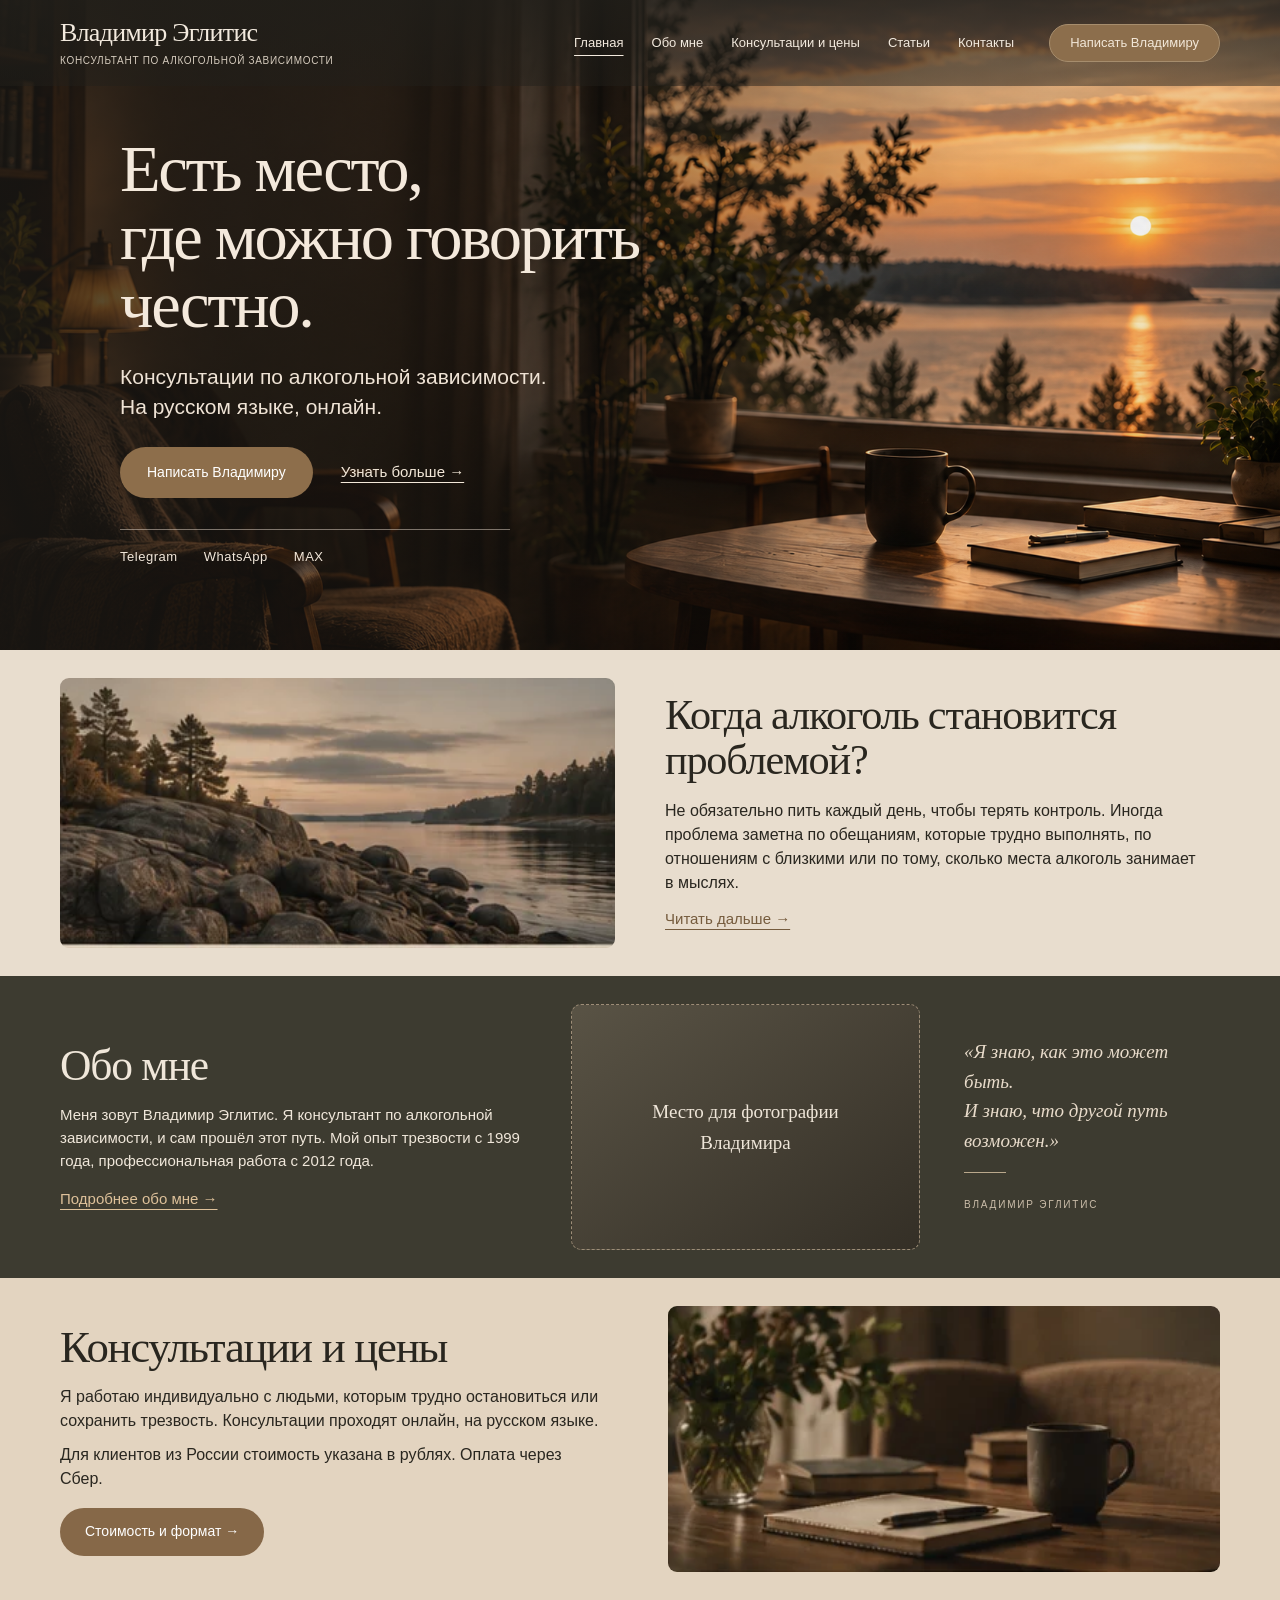
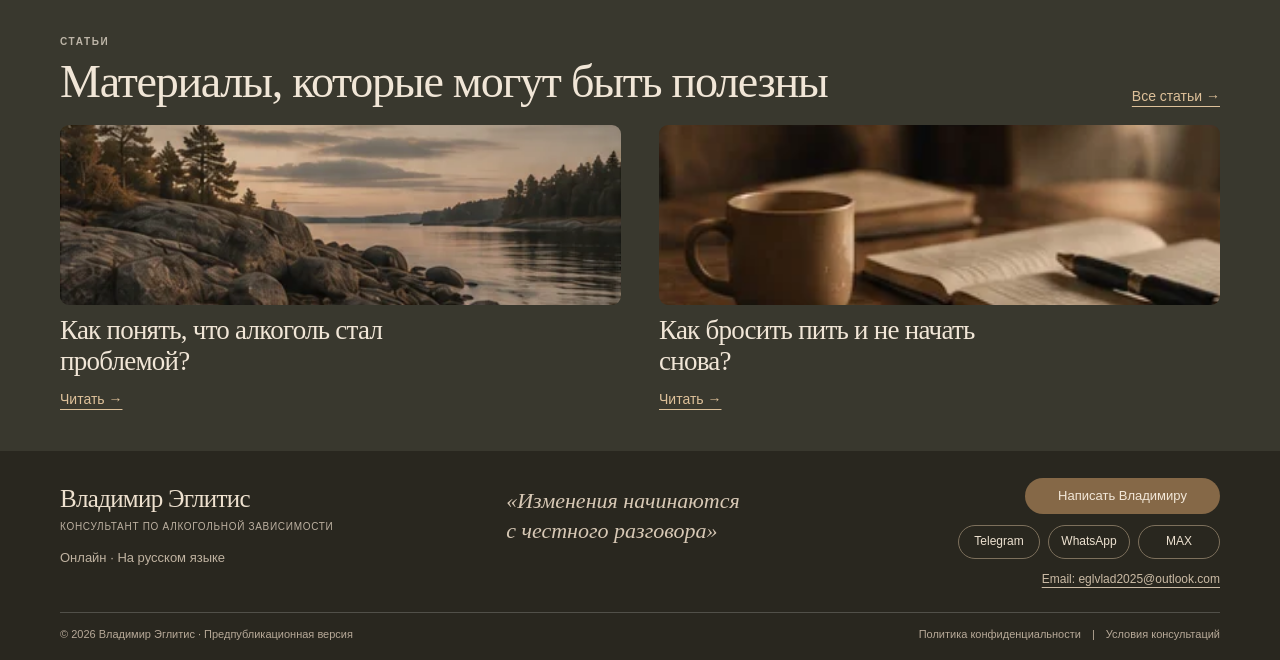
==== site/index.html @ 58637830 "Restore approved homepage composition for visual review" ====
<!DOCTYPE html>

<html lang="ru"><head><meta charset="utf-8"/><meta content="width=device-width, initial-scale=1" name="viewport"/><meta content="light" name="color-scheme"/><meta content="noindex,nofollow" name="robots"/><meta content="Онлайн-консультации по алкогольной зависимости на русском языке. Владимир Эглитис." name="description"/><title>Консультант по алкогольной зависимости — Владимир Эглитис</title><link href="assets/site-v09.css" rel="stylesheet"/><link href="assets/favicon.svg" rel="icon" type="image/svg+xml"/></head><body class="home"><a class="skip" href="#main">К содержанию</a><header class="site-head"><div class="wrap head-row">
<a class="brand" href="index.html">Владимир Эглитис<small>консультант по алкогольной зависимости</small></a>
<button aria-controls="main-nav" aria-expanded="false" aria-label="Открыть меню" class="menu-toggle" type="button">Меню</button>
<nav aria-label="Основная навигация" class="nav" id="main-nav"><a aria-current="page" href="index.html">Главная</a><a href="about.html">Обо мне</a><a href="prices.html">Консультации и цены</a><a href="articles.html">Статьи</a><a href="contact.html">Контакты</a></nav>
<a class="header-cta" href="contact.html">Написать Владимиру</a>
</div></header><main id="main">
<section aria-labelledby="home-title" class="hero"><div aria-hidden="true" class="hero-photo"></div>
<div class="wrap hero-wrap"><div class="hero-copy">
<h1 id="home-title">Есть место, <br/>где можно говорить <br/>честно.</h1>
<p class="hero-sub">Консультации по алкогольной зависимости.<br/>На русском языке, онлайн.</p>
<div class="hero-actions"><a class="pill main-cta" href="contact.html">Написать Владимиру</a>
<a class="hero-more" href="#problema">Узнать больше →</a></div>
<div aria-label="Написать в мессенджер" class="hero-direct">
<a href="https://t.me/+358466170891" rel="noopener noreferrer" target="_blank">Telegram</a>
<a href="https://wa.me/358466170891" rel="noopener noreferrer" target="_blank">WhatsApp</a>
<a href="https://max.ru/u/f9LHodD0cOJ57eetEyicu--mDK2NszjKeeEYBEHcl7uGccaQ9irTHc0Jg6k" rel="noopener noreferrer" target="_blank">MAX</a>
</div>
</div></div>
</section>
<section class="section warm problem-section" id="problema"><div class="wrap split problem-grid">
<img alt="Тихий вечерний берег с соснами и камнями" class="visual shore" loading="eager" src="assets/shore.webp"/>
<div class="copy"><h2>Когда алкоголь становится проблемой?</h2>
<p>Не обязательно пить каждый день, чтобы терять контроль. Иногда проблема заметна по обещаниям, которые трудно выполнять, по отношениям с близкими или по тому, сколько места алкоголь занимает в мыслях.</p>
<a class="text-link" href="articles/kak-ponyat-problemu.html">Читать дальше →</a></div>
</div></section>
<section class="section olive about-section" id="obo-mne"><div class="wrap about-grid">
<div class="copy"><h2>Обо мне</h2>
<p>Меня зовут Владимир Эглитис. Я консультант по алкогольной зависимости, и сам прошёл этот путь. Мой опыт трезвости с 1999 года, профессиональная работа с 2012 года.</p>
<a class="text-link light-link" href="about.html">Подробнее обо мне →</a></div>
<div aria-label="Место для реальной фотографии Владимира" class="portrait-placeholder" role="img"><span>Место для фотографии Владимира</span></div>
<blockquote class="about-quote"><p>«Я знаю, как это может быть.<br/>И знаю, что другой путь возможен.»</p><cite>Владимир Эглитис</cite></blockquote>
</div></section>
<section class="section sand consultation-section" id="konsultacii"><div class="wrap split consult-grid">
<div class="copy"><h2>Консультации и цены</h2>
<p>Я работаю индивидуально с людьми, которым трудно остановиться или сохранить трезвость. Консультации проходят онлайн, на русском языке.</p>
<p>Для клиентов из России стоимость указана в рублях. Оплата через Сбер.</p>
<a class="pill brown-pill" href="prices.html">Стоимость и формат →</a></div>
<img alt="Блокнот и чашка на столе в тёплом кабинете" class="visual desk" loading="eager" src="assets/desk.webp"/>
</div></section>
<section class="section articles-section" id="stati"><div class="wrap">
<div class="section-title"><div><p class="kicker">СТАТЬИ</p><h2>Материалы, которые могут быть полезны</h2></div>
<a class="text-link light-link" href="articles.html">Все статьи →</a></div>
<div class="article-grid">
<article><a href="articles/kak-ponyat-problemu.html"><img alt="Вечерний берег" loading="eager" src="assets/shore.webp"/><h3>Как понять, что алкоголь стал проблемой?</h3></a>
<a class="text-link light-link" href="articles/kak-ponyat-problemu.html">Читать →</a></article>
<article><a href="articles/kak-brosit-pit.html"><img alt="Книга и чашка на столе" loading="eager" src="assets/book.webp"/><h3>Как бросить пить и не начать снова?</h3></a>
<a class="text-link light-link" href="articles/kak-brosit-pit.html">Читать →</a></article>
</div>
</div></section>
</main><footer class="site-footer"><div class="wrap">
<div class="footer-grid">
<div class="footer-identity"><a class="footer-name" href="index.html">Владимир Эглитис</a>
<small>консультант по алкогольной зависимости</small><p>Онлайн · На русском языке</p></div>
<div class="footer-quote"><p>«Изменения начинаются<br/>с честного разговора»</p></div>
<div class="footer-contact"><a class="footer-contact-cta" href="contact.html">Написать Владимиру</a>
<div aria-label="Мессенджеры" class="footer-channels">
<a href="https://t.me/+358466170891" rel="noopener noreferrer" target="_blank">Telegram</a>
<a href="https://wa.me/358466170891" rel="noopener noreferrer" target="_blank">WhatsApp</a>
<a href="https://max.ru/u/f9LHodD0cOJ57eetEyicu--mDK2NszjKeeEYBEHcl7uGccaQ9irTHc0Jg6k" rel="noopener noreferrer" target="_blank">MAX</a>
</div><a class="footer-email" href="mailto:eglvlad2025@outlook.com">Email: eglvlad2025@outlook.com</a></div>
</div>
<div class="footer-bottom"><span>© 2026 Владимир Эглитис · Предпубликационная версия</span>
<span class="footer-legal"><a href="privacy.html">Политика конфиденциальности</a><span aria-hidden="true">|</span><a href="terms.html">Условия консультаций</a></span></div>
</div></footer><script defer="" src="assets/site-v08.js"></script></body></html>
---- site/assets/site-v09.css ----
:root{--dark:#29271f;--olive:#444236;--olive2:#39382e;--cream:#e8ddce;--sand:#e3d4c0;--ink:#29261f;--tan:#a18767;--line:#b3a18a}
*{box-sizing:border-box}html{scroll-behavior:smooth}body{margin:0;font-family:"Segoe UI",Arial,sans-serif;font-size:17px;line-height:1.64;background:var(--cream);color:var(--ink);-webkit-font-smoothing:antialiased}
h1,h2,h3,.brand,.footer-name{font-family:Georgia,"Times New Roman",serif;font-weight:400;letter-spacing:-.028em}h1{font-size:clamp(47px,6vw,78px);line-height:1.06;margin:0 0 18px}h2{font-size:clamp(33px,3.7vw,49px);line-height:1.12;margin:0 0 24px}h3{font-size:25px;line-height:1.22;margin:10px 0 12px}p{margin:0 0 16px}a{color:inherit}a:focus-visible,button:focus-visible{outline:3px solid #c88d49;outline-offset:5px}.wrap{width:min(1150px,calc(100% - 88px));margin:auto}.skip{position:absolute;top:-80px;background:#fff;color:#111;z-index:30;padding:10px}.skip:focus{top:5px}.site-head{background:#29271f;color:#e9e1d5;position:relative;z-index:5}.head-row{display:flex;align-items:center;justify-content:space-between;min-height:79px;gap:24px}.brand{text-decoration:none;font-size:25px;line-height:1.1;white-space:nowrap}.brand small{display:block;margin-top:7px;font:11px/1.3 "Segoe UI",Arial,sans-serif;letter-spacing:.035em;color:#d5cbbd}.nav{display:flex;align-items:center;gap:25px;font-size:13px}.nav>a{text-decoration:none;white-space:nowrap}.nav>a:hover,.text-link:hover{color:#be9f78}.pill{display:inline-flex;justify-content:center;align-items:center;min-height:48px;border-radius:40px;padding:11px 25px;background:#927656;color:#fff;text-decoration:none;font-size:14px;gap:12px}.pill:hover{background:#ad8c64;color:#fff}.nav .nav-pill{border:1px solid #ac977a;font-size:13px;padding:9px 20px}.menu-toggle{display:none}.hero{position:relative;background:var(--dark);color:#f5eee4;min-height:540px;isolation:isolate;overflow:hidden}.hero-photo{position:absolute;inset:0 0 0 38%;background:linear-gradient(90deg,#29271f 1%,#29271f66 30%,#29271f10 70%),linear-gradient(0deg,#29271f80,transparent 60%),url("study-detail.webp") center/cover no-repeat;z-index:-1}.hero-wrap{display:flex;align-items:center;min-height:540px}.hero-copy{padding:55px 0;max-width:575px}.kicker{font-size:11px;letter-spacing:.17em;text-transform:uppercase;font-weight:700;margin-bottom:22px;color:inherit;opacity:.72}.hero-sub{font-size:23px;color:#e9d9c7;margin-bottom:22px}.hero-desc{max-width:420px;color:#e3d8ca;line-height:1.55}.main-cta{margin:17px 0}.hero-channels{display:flex;gap:20px;font-size:13px}.hero-channels a{color:#e9dbc6;text-underline-offset:4px}.section{padding:74px 0}.warm{background:var(--cream)}.sand{background:var(--sand)}.split{display:grid;grid-template-columns:1fr 1fr;gap:55px;align-items:center}.visual{display:block;width:100%;height:290px;object-fit:cover;border-radius:12px}.copy{max-width:540px}.copy p{max-width:540px}.text-link{text-underline-offset:5px;text-decoration-thickness:1px;color:#755b3d;font-size:15px;font-weight:500}.olive{background:var(--olive);color:#f3eadb}.about-grid{display:grid;grid-template-columns:1fr .85fr;align-items:center;gap:75px}.light-link{color:#dec19a}.portrait-placeholder{min-height:345px;background:linear-gradient(140deg,#60594a,#353328);border:1px dashed #988873;border-radius:12px;display:grid;place-items:center;color:#eee2d1;text-align:center;padding:35px;font-family:Georgia,serif;font-size:23px}.portrait-placeholder small{font:13px/1.5 "Segoe UI",Arial,sans-serif;opacity:.7}.payment-line{padding-top:8px}.brown-pill{background:#866848}.consult-grid{grid-template-columns:1.03fr .97fr}.desk{height:315px}.articles-section{background:var(--olive2);color:#f3eadb}.section-title{display:flex;align-items:baseline;justify-content:space-between;margin-bottom:23px;gap:20px}.section-title h2{margin:0}.article-grid{display:grid;grid-template-columns:repeat(3,1fr);gap:29px}.article-grid article>a:first-child{text-decoration:none}.article-grid img{display:block;width:100%;height:165px;object-fit:cover;border-radius:9px}.article-grid h3{font-size:23px}.article-grid article>a:hover h3{text-decoration:underline;text-underline-offset:4px}.contact-band{background:#d9c8b2}.contact-layout{display:grid;grid-template-columns:1fr .9fr;gap:55px;align-items:center}.contact-actions{display:flex;flex-wrap:wrap;gap:11px;align-items:center}.contact-actions .text-link{width:100%;margin-top:8px}.contact-actions small{display:block;width:100%;color:#514736;margin-top:12px}.site-footer{background:#29271f;color:#e6ddcf;padding:40px 0 21px}.footer-grid{display:grid;grid-template-columns:2fr 1fr 1fr;gap:30px}.footer-name{text-decoration:none;font-size:25px}.footer-grid p{font-size:13px;color:#c4b8a7;margin:8px 0}.footer-links{display:flex;flex-direction:column;gap:6px;font-size:14px}.footer-links a{text-decoration:none}.footer-links a:hover{text-decoration:underline}.footer-bottom{border-top:1px solid #ffffff30;margin-top:27px;padding-top:16px;display:flex;justify-content:space-between;gap:20px;font-size:12px;color:#b7a998}.inner-hero{background:var(--olive2);color:#f0e5d7;padding:73px 0}.inner-hero h1{font-size:clamp(40px,5vw,62px)}.inner-hero p{max-width:770px}.content-panel{background:var(--cream);padding:70px 0;min-height:300px}.readable{max-width:770px;margin:0 auto}.readable h2{font-size:33px;margin-top:30px}.readable h3{margin-top:25px}.readable li{margin-bottom:9px}.info-note{border-left:4px solid #80694c;padding:12px 20px;background:#d7c5ae;margin:25px 0}.price-list{max-width:840px}.price-row{display:grid;grid-template-columns:1fr auto;gap:18px;padding:21px 0;border-bottom:1px solid #ab9b86}.price-row strong{font-size:22px}.price-row p{margin:5px 0}.price-row .amount{font-size:25px;font-family:Georgia,serif}.subtle{color:#6b5b49;font-size:15px}.channel-list{display:grid;grid-template-columns:repeat(2,1fr);gap:15px}.channel-list a{background:#dbccb8;border-radius:10px;padding:19px;text-decoration:none;display:block}.channel-list a:hover{background:#cbb99f}.channel-list small{display:block}.article-list{display:grid;grid-template-columns:repeat(2,1fr);gap:28px}.article-list article{border-bottom:1px solid #c0ad94;padding-bottom:14px}.article-list a{text-decoration:none}.article-list p{max-width:460px}.legal{font-size:14px;color:#5b5144}
@media(max-width:920px){.wrap{width:min(100% - 44px,1150px)}.head-row{min-height:75px}.menu-toggle{display:block;color:#f5eee4;background:transparent;border:1px solid #8b7a67;border-radius:6px;padding:9px 13px;font:inherit;font-size:14px}.nav{display:none;position:absolute;top:100%;left:0;right:0;background:#29271f;padding:20px 22px 27px;flex-direction:column;align-items:stretch;gap:15px;border-top:1px solid #ffffff22}.nav.open{display:flex}.nav .nav-pill{align-self:flex-start}.split,.about-grid,.contact-layout{gap:35px}.article-grid{gap:16px}.article-grid img{height:120px}}
@media(max-width:660px){body{font-size:16px}.wrap{width:calc(100% - 34px)}.brand{font-size:21px}.brand small{font-size:10px}.hero,.hero-wrap{min-height:590px}.hero-photo{inset:0;background:linear-gradient(90deg,#29271fe9,#29271f9a),url("study-detail.webp") center/cover}.hero-copy{padding:48px 0}.hero-desc{max-width:335px}.section{padding:49px 0}.split,.about-grid,.contact-layout,.consult-grid,.article-grid,.article-list,.channel-list{grid-template-columns:1fr}.visual{height:220px}.split .visual{order:0}.split .copy{order:1}.consult-grid .copy{order:0}.consult-grid .visual{order:1}.portrait-placeholder{min-height:240px}.section-title{align-items:center}.article-grid img{height:160px}.footer-grid{grid-template-columns:1fr 1fr}.footer-grid>div:first-child{grid-column:1/-1}.footer-bottom{flex-direction:column}.inner-hero{padding:50px 0}.content-panel{padding:42px 0}}

/* Approved article body typography - no global palette/layout changes */
.article-content h2,.readable>h2{font-size:clamp(24px,2.5vw,31px);line-height:1.24;margin:32px 0 14px}.readable>p{max-width:74ch}.readable .article-warning{padding:18px 22px;border-left:3px solid var(--tan);background:#e6d8c6;margin:30px 0;border-radius:0 10px 10px 0}.readable .article-warning p{margin:0}

/* Two published cards: balanced editorial presentation */
@media(min-width:720px){.article-grid:has(>article:nth-child(2):last-child){grid-template-columns:repeat(2,minmax(0,1fr));max-width:850px}}

/* Prepublication refinements matched to the approved warm composition. */
.head-row{min-height:84px}.nav{gap:28px;font-size:14px}.nav>a{display:inline-flex;align-items:center;min-height:44px}
.nav>a[aria-current="page"]{text-decoration:underline;text-underline-offset:8px}
.hero,.hero-wrap{min-height:525px}.hero-copy{max-width:610px}.hero-desc{max-width:460px}
.section{padding:63px 0}.visual{height:285px}.desk{height:305px}
.portrait-placeholder{background:#4b483b;border:1px solid #867c69;min-height:305px;font-size:20px}
.article-grid:has(>article:nth-child(2):last-child){max-width:none}
.article-grid img{height:190px}.article-grid h3{max-width:28ch}
.readable{width:min(770px,calc(100% - 44px))}
.price-list{width:min(840px,calc(100% - 44px))}
.nav a:focus-visible,.pill:focus-visible,.text-link:focus-visible{outline:3px solid #d7a25d;outline-offset:4px}
.contact-actions .contact-secondary{color:#47331f;min-height:44px;display:inline-flex;align-items:center;margin-top:0;width:auto;padding:4px 8px}
@media(max-width:920px){.nav{gap:0}.nav>a{min-height:48px;padding:8px 0}}
@media(max-width:660px){h1{font-size:clamp(39px,11vw,50px)}.hero,.hero-wrap{min-height:560px}.section{padding:49px 0}.readable,.price-list{width:calc(100% - 34px)}.price-row{grid-template-columns:1fr;gap:4px}.price-row .amount{font-size:22px}.article-grid img{height:170px}.footer-grid{gap:20px}}

/* v0.9 — approved "Главная непидорская" composition, adapted without a fake portrait. */
.wrap{width:min(1280px,calc(100% - 120px))}
.site-head{background:#29271f;z-index:20}
.home .site-head{position:absolute;inset:0 0 auto;background:linear-gradient(180deg,#211f1acc,#211f1a7a);color:#f3eade}
.head-row{min-height:86px;gap:25px}
.brand{font-size:26px;line-height:1.08;flex:0 0 auto}
.brand small{font-size:10px;letter-spacing:.07em;text-transform:uppercase}
.nav{gap:28px;margin-left:auto;font-size:13px}
.nav>a{min-height:44px}
.header-cta,.footer-contact-cta{display:inline-flex;align-items:center;justify-content:center;border-radius:100px;border:1px solid #a68d6d;padding:10px 20px;white-space:nowrap;text-decoration:none;font-size:13px;line-height:1.25;color:#f2e7d8;background:#8c6e4c}
.header-cta:hover,.footer-contact-cta:hover{background:#a68158;color:#fff}
.header-cta{margin-left:10px}

.hero,.hero-wrap{min-height:650px}
.hero{background:#27241d;color:#f4e9dc}
.hero-photo{inset:0;z-index:-1;background:linear-gradient(90deg,#1d1a16c9 0%,#1d1a1685 36%,#1d1a1610 75%),url("hero-sunset-v1.png") center center/cover no-repeat}
.hero-copy{max-width:690px;padding:118px 0 55px;margin-left:60px}
.hero h1{font-size:clamp(54px,5.2vw,74px);line-height:1.02;letter-spacing:-.035em;max-width:670px;margin:0 0 24px}
.hero-sub{font-size:21px;line-height:1.4;margin:0 0 26px;color:#efe3d5}
.hero-actions{display:flex;align-items:center;gap:28px;flex-wrap:wrap}
.hero-actions .pill{min-height:51px;margin:0;padding:12px 27px;background:#8d6e4b}
.hero-more{font-size:15px;text-underline-offset:5px;color:#f3e8d9}
.hero-direct{display:flex;align-items:center;gap:26px;flex-wrap:wrap;max-width:390px;margin-top:31px;padding-top:16px;border-top:1px solid #e4d5c880}
.hero-direct a{text-decoration:none;color:#f2e7da;font-size:13px;letter-spacing:.04em;min-height:32px}
.hero-direct a:hover{text-decoration:underline;text-underline-offset:5px}

.section{padding:28px 0}
.problem-grid{grid-template-columns:1fr 1fr;gap:50px}
.problem-section .visual{height:270px;border-radius:9px}
.problem-section .copy{max-width:600px}
.problem-section h2{font-size:clamp(36px,3.3vw,48px);line-height:1.05;max-width:610px;margin:0 0 17px}
.problem-section p{font-size:16px;line-height:1.5;margin-bottom:10px}
.problem-section .text-link{font-size:15px}

.about-section{background:#3d3b30;color:#f0e7da}
.about-grid{grid-template-columns:1.18fr .86fr .66fr;gap:32px;align-items:center}
.about-section h2{font-size:clamp(38px,3.4vw,51px);margin:0 0 13px}
.about-section p{font-size:15px;line-height:1.55;margin-bottom:13px}
.about-section .copy{max-width:500px}
.portrait-placeholder{min-height:246px;border:1px dashed #9d8d77;border-radius:10px;background:linear-gradient(145deg,#595345,#342f26);font-family:Georgia,serif;font-size:19px;padding:25px;color:#eee5d8}
.portrait-placeholder span{max-width:220px}
.about-quote{margin:0;align-self:center;padding:0 0 0 12px;color:#e8dbca}
.about-quote p{font-family:Georgia,serif;font-style:italic;font-size:19px;line-height:1.55;margin:0 0 16px}
.about-quote p:after{content:"";display:block;width:42px;height:1px;background:#baa88c;margin-top:17px}
.about-quote cite{font-style:normal;font-size:10px;letter-spacing:.18em;text-transform:uppercase;color:#cbbda9}

.consult-grid{grid-template-columns:1fr 1fr;gap:55px}
.consultation-section .visual{height:266px;border-radius:9px}
.consultation-section h2{font-size:clamp(38px,3.5vw,51px);margin:0 0 12px}
.consultation-section p{font-size:16px;line-height:1.5;margin-bottom:10px}
.consultation-section .pill{margin-top:7px;min-height:48px}

.articles-section{background:#39382e;color:#f1e6d7;padding:34px 0 38px}
.section-title{margin-bottom:17px;align-items:flex-end}
.section-title .kicker{font-size:10px;letter-spacing:.16em;margin:0 0 6px}
.section-title h2{font-size:clamp(36px,3.6vw,52px);line-height:1.12;margin:0}
.section-title .text-link{font-size:14px;white-space:nowrap}
.article-grid:has(>article:nth-child(2):last-child){grid-template-columns:repeat(2,minmax(0,1fr));gap:38px;max-width:none}
.article-grid img{height:180px;border-radius:9px;object-fit:cover}
.article-grid h3{font-size:27px;line-height:1.15;margin:10px 0 8px;max-width:29ch}
.article-grid .text-link{font-size:14px}

.site-footer{background:#29271f;color:#eee1cf;padding:27px 0 17px}
.footer-grid{grid-template-columns:1.05fr 1fr 1.15fr;align-items:start;gap:35px}
.footer-identity small{display:block;text-transform:uppercase;font-size:10px;letter-spacing:.07em;color:#bcb0a0}
.footer-identity p{font-size:13px;color:#bfb2a0;margin:12px 0 0}
.footer-name{font-size:25px}
.footer-quote{justify-self:center;padding-top:8px}
.footer-quote p{font-family:Georgia,serif;font-size:22px;line-height:1.35;font-style:italic;margin:0;color:#d7c8b5}
.footer-contact{display:flex;flex-direction:column;align-items:flex-end;gap:11px}
.footer-contact-cta{min-width:195px;background:#856847;border:0}
.footer-channels{display:flex;gap:8px;justify-content:flex-end;flex-wrap:wrap;width:100%}
.footer-channels a{border:1px solid #7d705c;color:#ede1d0;text-decoration:none;border-radius:100px;padding:6px 10px;font-size:12px;text-align:center;min-width:82px}
.footer-channels a:hover{background:#9a7953;color:#fff}
.footer-email{font-size:12px;color:#cbbba5;text-underline-offset:4px}
.footer-bottom{margin-top:22px;padding-top:12px;font-size:11px}
.footer-legal{display:flex;gap:11px;flex-wrap:wrap}
.footer-legal a{text-decoration:none;color:inherit}
.footer-legal a:hover{text-decoration:underline}

.primary-channels{grid-template-columns:repeat(3,minmax(0,1fr));gap:13px;margin:25px 0}
.primary-channels a{min-height:115px;display:flex;flex-direction:column;justify-content:space-between;background:#d3bda2;border:1px solid #bba281}
.primary-channels strong{font-family:Georgia,serif;font-size:24px;font-weight:400}
.primary-channels small{font-size:13px;color:#67513b}
.contact-email{margin:8px 0 22px;font-size:15px}

@media(max-width:1200px){
  .wrap{width:calc(100% - 84px)}
  .head-row{gap:16px}.brand{font-size:23px}.nav{gap:17px;font-size:12px}
  .header-cta{font-size:12px;padding:9px 14px;margin-left:4px}
  .hero-copy{margin-left:24px}
  .about-grid{gap:24px}
  .about-quote p{font-size:17px}
}
@media(max-width:920px){
  .wrap{width:calc(100% - 52px)}
  .head-row{min-height:76px}.header-cta{display:none}
  .menu-toggle{display:block;flex:0 0 auto;border-radius:100px;padding:7px 13px;font-size:13px}
  .nav{margin-left:0;gap:0;padding:15px 26px 20px;background:#29271f}
  .nav>a{font-size:15px;min-height:48px}
  .hero,.hero-wrap{min-height:610px}.hero-copy{margin-left:0;padding:102px 0 50px}
  .hero h1{font-size:clamp(48px,6.5vw,62px)}
  .problem-grid,.consult-grid{gap:30px}
  .about-grid{grid-template-columns:1fr .85fr;gap:24px}
  .about-quote{grid-column:1/-1;padding:0;border-top:1px solid #918572;padding-top:12px}
  .about-quote p{display:inline;font-size:17px}.about-quote p:after{display:none}.about-quote cite{display:block;margin-top:10px}
  .portrait-placeholder{min-height:225px}
  .footer-grid{gap:20px}.footer-quote p{font-size:18px}
}
@media(max-width:660px){
  body{font-size:16px}.wrap{width:calc(100% - 36px)}
  .head-row{min-height:72px;gap:8px}.brand{font-size:20px;white-space:normal;line-height:1}
  .brand small{font-size:8px;line-height:1.3;margin-top:5px;letter-spacing:.03em}
  .menu-toggle{font-size:12px;padding:7px 10px}
  .hero,.hero-wrap{min-height:690px}
  .hero-photo{background:linear-gradient(90deg,#1d1a16e0 0%,#1d1a169f 55%,#1d1a1650 100%),url("hero-sunset-v1.png") 54% center/cover no-repeat}
  .hero-copy{padding:112px 0 43px;max-width:100%}
  .hero h1{font-size:clamp(40px,10.6vw,48px);line-height:1.05;letter-spacing:-.03em;margin-bottom:20px}
  .hero h1 br{display:none}
  .hero-sub{font-size:18px;line-height:1.45;margin-bottom:24px;max-width:340px}
  .hero-actions{align-items:flex-start;flex-direction:column;gap:15px}
  .hero-actions .pill{min-height:50px;margin:0}
  .hero-more{font-size:15px}
  .hero-direct{gap:12px;margin-top:28px;padding-top:14px;justify-content:space-between}
  .hero-direct a{font-size:13px;min-height:32px}
  .section{padding:35px 0}
  .problem-grid,.consult-grid{grid-template-columns:1fr;gap:25px}
  .problem-section .visual{height:225px;order:0}
  .problem-section .copy{order:1}
  .problem-section h2,.consultation-section h2{font-size:37px;line-height:1.08;margin-bottom:14px}
  .problem-section p,.consultation-section p{font-size:16px;line-height:1.55}
  .about-grid{grid-template-columns:1fr;gap:22px}
  .about-section h2{font-size:40px}.about-section p{font-size:16px}
  .portrait-placeholder{min-height:215px;width:100%;max-width:460px}
  .about-quote{grid-column:auto;padding-top:18px}
  .about-quote p{display:block;font-size:20px}
  .consultation-section .visual{height:225px;order:1}
  .consultation-section .copy{order:0}
  .articles-section{padding:36px 0 45px}
  .section-title{align-items:flex-start;flex-direction:column;gap:12px;margin-bottom:24px}
  .section-title h2{font-size:39px;line-height:1.1}
  .article-grid:has(>article:nth-child(2):last-child){grid-template-columns:1fr;gap:31px}
  .article-grid img{height:185px}.article-grid h3{font-size:25px}
  .site-footer{padding:34px 0 22px}
  .footer-grid{grid-template-columns:1fr;gap:26px}
  .footer-quote{justify-self:start;padding:0}.footer-quote p{font-size:20px}
  .footer-contact{align-items:stretch}.footer-contact-cta{align-self:flex-start}
  .footer-channels{display:grid;grid-template-columns:repeat(3,minmax(0,1fr));gap:7px}
  .footer-channels a{min-width:0;padding:10px 3px;font-size:12px}
  .footer-bottom{gap:11px;flex-direction:column}
  .primary-channels{grid-template-columns:1fr;gap:12px}
  .primary-channels a{min-height:85px}
  .readable,.price-list{width:calc(100% - 36px)}
}

/* Long legal headings and email addresses must wrap inside narrow viewports. */
.legal-content,.inner-hero h1{overflow-wrap:anywhere}
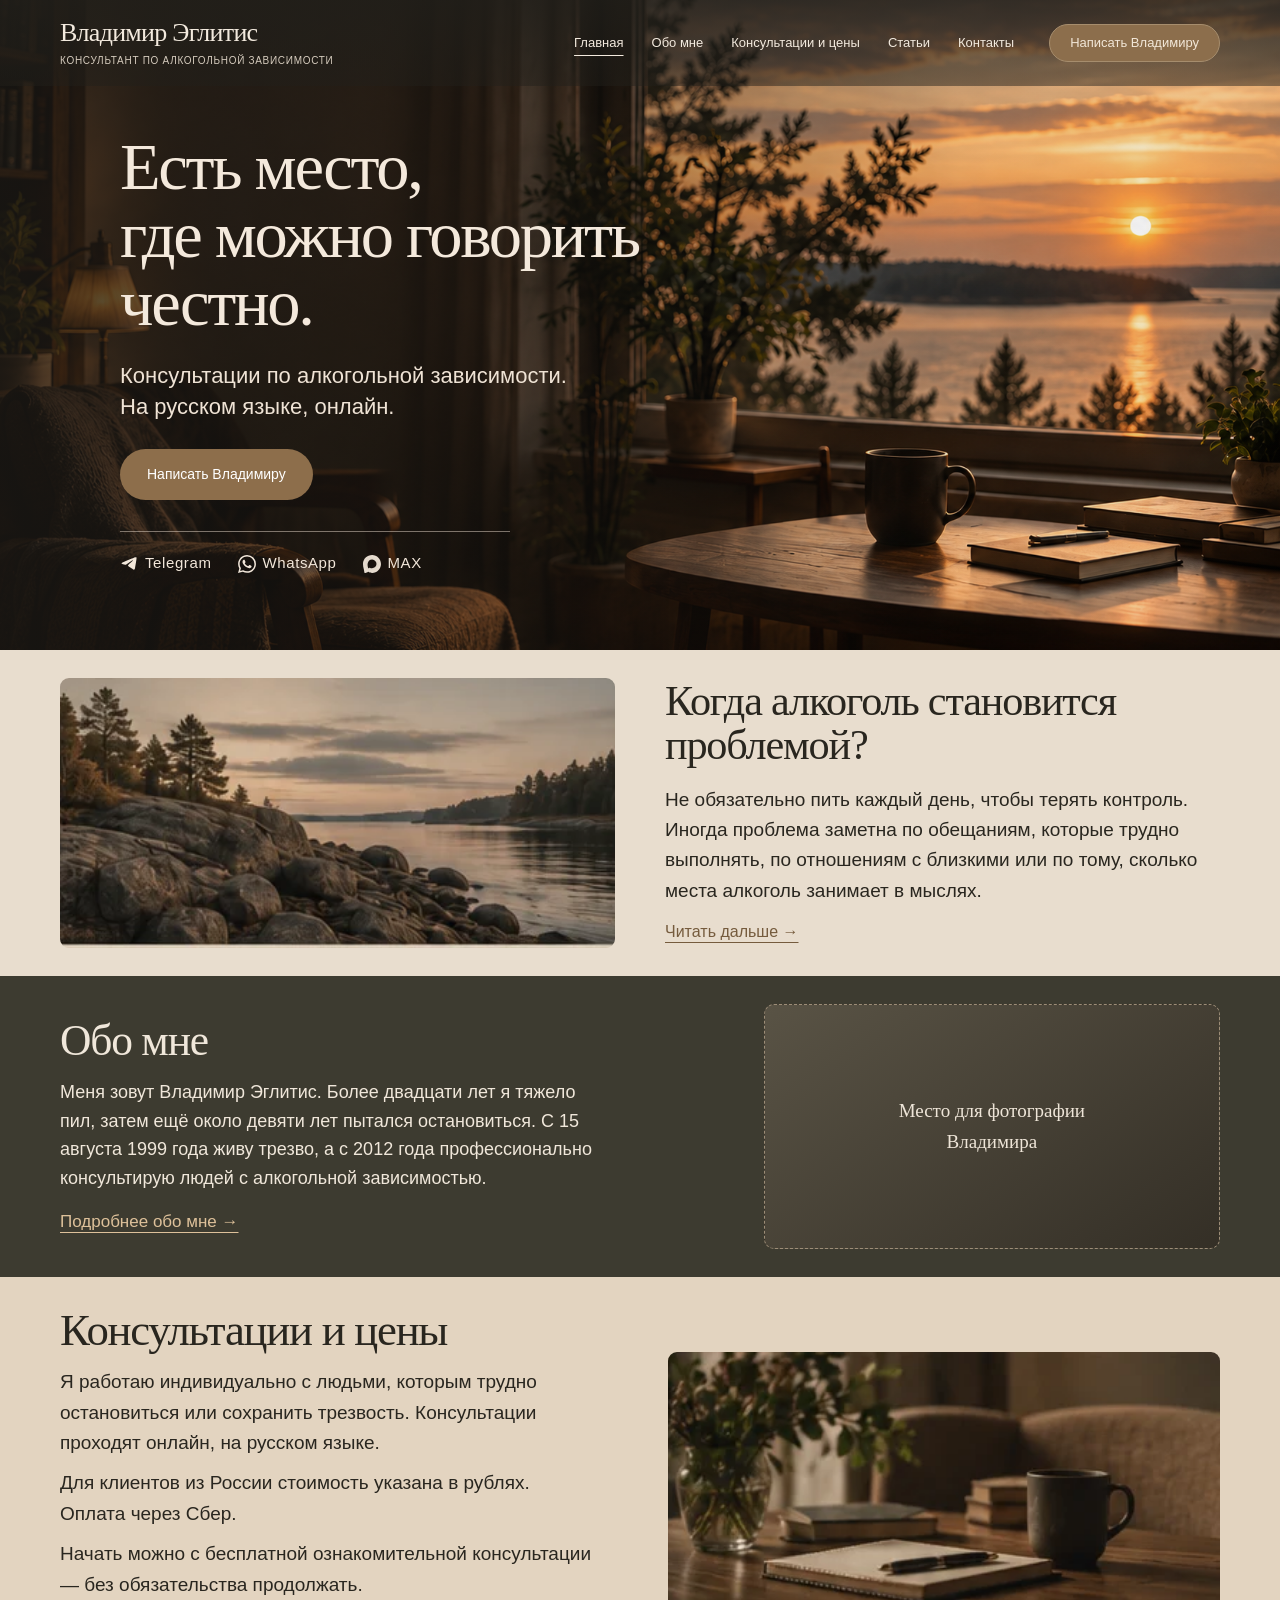
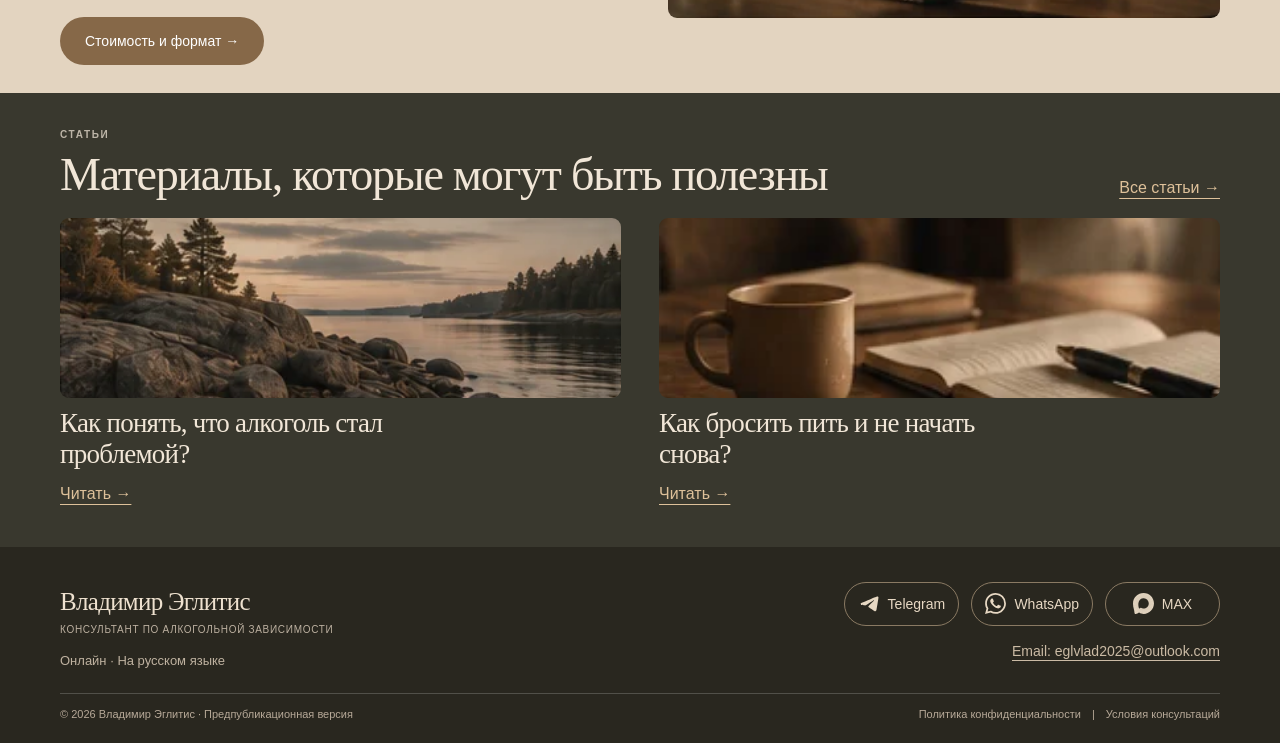
==== commit e38f88c7: "Restore approved content and refine editorial site" ====
--- a/site/index.html
+++ b/site/index.html
@@ -1,6 +1,7 @@
 <!DOCTYPE html>
 
-<html lang="ru"><head><meta charset="utf-8"/><meta content="width=device-width, initial-scale=1" name="viewport"/><meta content="light" name="color-scheme"/><meta content="noindex,nofollow" name="robots"/><meta content="Онлайн-консультации по алкогольной зависимости на русском языке. Владимир Эглитис." name="description"/><title>Консультант по алкогольной зависимости — Владимир Эглитис</title><link href="assets/site-v09.css" rel="stylesheet"/><link href="assets/favicon.svg" rel="icon" type="image/svg+xml"/></head><body class="home"><a class="skip" href="#main">К содержанию</a><header class="site-head"><div class="wrap head-row">
+
+<html lang="ru"><head><meta charset="utf-8"><meta content="width=device-width, initial-scale=1" name="viewport"><meta content="light" name="color-scheme"><meta content="noindex,nofollow" name="robots"><meta content="Онлайн-консультации по алкогольной зависимости на русском языке. Владимир Эглитис." name="description"><title>Консультант по алкогольной зависимости — Владимир Эглитис</title><link href="assets/site-v10.css" rel="stylesheet"><link href="assets/favicon.svg" rel="icon" type="image/svg+xml"></head><body class="home"><a class="skip" href="#main">К содержанию</a><header class="site-head"><div class="wrap head-row">
 <a class="brand" href="index.html">Владимир Эглитис<small>консультант по алкогольной зависимости</small></a>
 <button aria-controls="main-nav" aria-expanded="false" aria-label="Открыть меню" class="menu-toggle" type="button">Меню</button>
 <nav aria-label="Основная навигация" class="nav" id="main-nav"><a aria-current="page" href="index.html">Главная</a><a href="about.html">Обо мне</a><a href="prices.html">Консультации и цены</a><a href="articles.html">Статьи</a><a href="contact.html">Контакты</a></nav>
@@ -8,44 +9,43 @@
 </div></header><main id="main">
 <section aria-labelledby="home-title" class="hero"><div aria-hidden="true" class="hero-photo"></div>
 <div class="wrap hero-wrap"><div class="hero-copy">
-<h1 id="home-title">Есть место, <br/>где можно говорить <br/>честно.</h1>
-<p class="hero-sub">Консультации по алкогольной зависимости.<br/>На русском языке, онлайн.</p>
+<h1 id="home-title">Есть место, <br>где можно говорить <br>честно.</h1>
+<p class="hero-sub">Консультации по алкогольной зависимости.<br>На русском языке, онлайн.</p>
 <div class="hero-actions"><a class="pill main-cta" href="contact.html">Написать Владимиру</a>
-<a class="hero-more" href="#problema">Узнать больше →</a></div>
-<div aria-label="Написать в мессенджер" class="hero-direct">
-<a href="https://t.me/+358466170891" rel="noopener noreferrer" target="_blank">Telegram</a>
-<a href="https://wa.me/358466170891" rel="noopener noreferrer" target="_blank">WhatsApp</a>
-<a href="https://max.ru/u/f9LHodD0cOJ57eetEyicu--mDK2NszjKeeEYBEHcl7uGccaQ9irTHc0Jg6k" rel="noopener noreferrer" target="_blank">MAX</a>
+</div>
+<div aria-label="Написать в мессенджер" class="hero-direct" role="group">
+<a href="https://t.me/+358466170891" rel="noopener noreferrer" target="_blank"><span aria-hidden="true" class="messenger-icon icon-telegram"></span>Telegram</a>
+<a href="https://wa.me/358466170891" rel="noopener noreferrer" target="_blank"><span aria-hidden="true" class="messenger-icon icon-whatsapp"></span>WhatsApp</a>
+<a href="https://max.ru/u/f9LHodD0cOJ57eetEyicu--mDK2NszjKeeEYBEHcl7uGccaQ9irTHc0Jg6k" rel="noopener noreferrer" target="_blank"><span aria-hidden="true" class="messenger-icon icon-max"></span>MAX</a>
 </div>
 </div></div>
 </section>
 <section class="section warm problem-section" id="problema"><div class="wrap split problem-grid">
-<img alt="Тихий вечерний берег с соснами и камнями" class="visual shore" loading="eager" src="assets/shore.webp"/>
+<img alt="Тихий вечерний берег с соснами и камнями" class="visual shore" loading="eager" src="assets/shore.webp">
 <div class="copy"><h2>Когда алкоголь становится проблемой?</h2>
 <p>Не обязательно пить каждый день, чтобы терять контроль. Иногда проблема заметна по обещаниям, которые трудно выполнять, по отношениям с близкими или по тому, сколько места алкоголь занимает в мыслях.</p>
 <a class="text-link" href="articles/kak-ponyat-problemu.html">Читать дальше →</a></div>
 </div></section>
 <section class="section olive about-section" id="obo-mne"><div class="wrap about-grid">
 <div class="copy"><h2>Обо мне</h2>
-<p>Меня зовут Владимир Эглитис. Я консультант по алкогольной зависимости, и сам прошёл этот путь. Мой опыт трезвости с 1999 года, профессиональная работа с 2012 года.</p>
+<p>Меня зовут Владимир Эглитис. Более двадцати лет я тяжело пил, затем ещё около девяти лет пытался остановиться. С 15 августа 1999 года живу трезво, а с 2012 года профессионально консультирую людей с алкогольной зависимостью.</p>
 <a class="text-link light-link" href="about.html">Подробнее обо мне →</a></div>
 <div aria-label="Место для реальной фотографии Владимира" class="portrait-placeholder" role="img"><span>Место для фотографии Владимира</span></div>
-<blockquote class="about-quote"><p>«Я знаю, как это может быть.<br/>И знаю, что другой путь возможен.»</p><cite>Владимир Эглитис</cite></blockquote>
 </div></section>
 <section class="section sand consultation-section" id="konsultacii"><div class="wrap split consult-grid">
 <div class="copy"><h2>Консультации и цены</h2>
 <p>Я работаю индивидуально с людьми, которым трудно остановиться или сохранить трезвость. Консультации проходят онлайн, на русском языке.</p>
 <p>Для клиентов из России стоимость указана в рублях. Оплата через Сбер.</p>
-<a class="pill brown-pill" href="prices.html">Стоимость и формат →</a></div>
-<img alt="Блокнот и чашка на столе в тёплом кабинете" class="visual desk" loading="eager" src="assets/desk.webp"/>
+<p>Начать можно с бесплатной ознакомительной консультации — без обязательства продолжать.</p><a class="pill brown-pill" href="prices.html">Стоимость и формат →</a></div>
+<img alt="Блокнот и чашка на столе в тёплом кабинете" class="visual desk" loading="eager" src="assets/desk.webp">
 </div></section>
 <section class="section articles-section" id="stati"><div class="wrap">
 <div class="section-title"><div><p class="kicker">СТАТЬИ</p><h2>Материалы, которые могут быть полезны</h2></div>
 <a class="text-link light-link" href="articles.html">Все статьи →</a></div>
 <div class="article-grid">
-<article><a href="articles/kak-ponyat-problemu.html"><img alt="Вечерний берег" loading="eager" src="assets/shore.webp"/><h3>Как понять, что алкоголь стал проблемой?</h3></a>
+<article><a href="articles/kak-ponyat-problemu.html"><img alt="Вечерний берег" loading="eager" src="assets/shore.webp"><h3>Как понять, что алкоголь стал проблемой?</h3></a>
 <a class="text-link light-link" href="articles/kak-ponyat-problemu.html">Читать →</a></article>
-<article><a href="articles/kak-brosit-pit.html"><img alt="Книга и чашка на столе" loading="eager" src="assets/book.webp"/><h3>Как бросить пить и не начать снова?</h3></a>
+<article><a href="articles/kak-brosit-pit.html"><img alt="Книга и чашка на столе" loading="eager" src="assets/book.webp"><h3>Как бросить пить и не начать снова?</h3></a>
 <a class="text-link light-link" href="articles/kak-brosit-pit.html">Читать →</a></article>
 </div>
 </div></section>
@@ -53,14 +53,13 @@
 <div class="footer-grid">
 <div class="footer-identity"><a class="footer-name" href="index.html">Владимир Эглитис</a>
 <small>консультант по алкогольной зависимости</small><p>Онлайн · На русском языке</p></div>
-<div class="footer-quote"><p>«Изменения начинаются<br/>с честного разговора»</p></div>
-<div class="footer-contact"><a class="footer-contact-cta" href="contact.html">Написать Владимиру</a>
-<div aria-label="Мессенджеры" class="footer-channels">
-<a href="https://t.me/+358466170891" rel="noopener noreferrer" target="_blank">Telegram</a>
-<a href="https://wa.me/358466170891" rel="noopener noreferrer" target="_blank">WhatsApp</a>
-<a href="https://max.ru/u/f9LHodD0cOJ57eetEyicu--mDK2NszjKeeEYBEHcl7uGccaQ9irTHc0Jg6k" rel="noopener noreferrer" target="_blank">MAX</a>
+<div class="footer-contact">
+<div aria-label="Мессенджеры" class="footer-channels" role="group">
+<a href="https://t.me/+358466170891" rel="noopener noreferrer" target="_blank"><span aria-hidden="true" class="messenger-icon icon-telegram"></span>Telegram</a>
+<a href="https://wa.me/358466170891" rel="noopener noreferrer" target="_blank"><span aria-hidden="true" class="messenger-icon icon-whatsapp"></span>WhatsApp</a>
+<a href="https://max.ru/u/f9LHodD0cOJ57eetEyicu--mDK2NszjKeeEYBEHcl7uGccaQ9irTHc0Jg6k" rel="noopener noreferrer" target="_blank"><span aria-hidden="true" class="messenger-icon icon-max"></span>MAX</a>
 </div><a class="footer-email" href="mailto:eglvlad2025@outlook.com">Email: eglvlad2025@outlook.com</a></div>
 </div>
 <div class="footer-bottom"><span>© 2026 Владимир Эглитис · Предпубликационная версия</span>
 <span class="footer-legal"><a href="privacy.html">Политика конфиденциальности</a><span aria-hidden="true">|</span><a href="terms.html">Условия консультаций</a></span></div>
-</div></footer><script defer="" src="assets/site-v08.js"></script></body></html>+</div></footer><script defer src="assets/site-v08.js"></script></body></html>
--- a/site/assets/site-v10.css
+++ b/site/assets/site-v10.css
@@ -0,0 +1,335 @@
+
+:root{--dark:#29271f;--olive:#444236;--olive2:#39382e;--cream:#e8ddce;--sand:#e3d4c0;--ink:#29261f;--tan:#a18767;--line:#b3a18a}
+*{box-sizing:border-box}html{scroll-behavior:smooth}body{margin:0;font-family:"Segoe UI",Arial,sans-serif;font-size:17px;line-height:1.64;background:var(--cream);color:var(--ink);-webkit-font-smoothing:antialiased}
+h1,h2,h3,.brand,.footer-name{font-family:Georgia,"Times New Roman",serif;font-weight:400;letter-spacing:-.028em}h1{font-size:clamp(47px,6vw,78px);line-height:1.06;margin:0 0 18px}h2{font-size:clamp(33px,3.7vw,49px);line-height:1.12;margin:0 0 24px}h3{font-size:25px;line-height:1.22;margin:10px 0 12px}p{margin:0 0 16px}a{color:inherit}a:focus-visible,button:focus-visible{outline:3px solid #c88d49;outline-offset:5px}.wrap{width:min(1150px,calc(100% - 88px));margin:auto}.skip{position:absolute;top:-80px;background:#fff;color:#111;z-index:30;padding:10px}.skip:focus{top:5px}.site-head{background:#29271f;color:#e9e1d5;position:relative;z-index:5}.head-row{display:flex;align-items:center;justify-content:space-between;min-height:79px;gap:24px}.brand{text-decoration:none;font-size:25px;line-height:1.1;white-space:nowrap}.brand small{display:block;margin-top:7px;font:11px/1.3 "Segoe UI",Arial,sans-serif;letter-spacing:.035em;color:#d5cbbd}.nav{display:flex;align-items:center;gap:25px;font-size:13px}.nav>a{text-decoration:none;white-space:nowrap}.nav>a:hover,.text-link:hover{color:#be9f78}.pill{display:inline-flex;justify-content:center;align-items:center;min-height:48px;border-radius:40px;padding:11px 25px;background:#927656;color:#fff;text-decoration:none;font-size:14px;gap:12px}.pill:hover{background:#ad8c64;color:#fff}.nav .nav-pill{border:1px solid #ac977a;font-size:13px;padding:9px 20px}.menu-toggle{display:none}.hero{position:relative;background:var(--dark);color:#f5eee4;min-height:540px;isolation:isolate;overflow:hidden}.hero-photo{position:absolute;inset:0 0 0 38%;background:linear-gradient(90deg,#29271f 1%,#29271f66 30%,#29271f10 70%),linear-gradient(0deg,#29271f80,transparent 60%),url("study-detail.webp") center/cover no-repeat;z-index:-1}.hero-wrap{display:flex;align-items:center;min-height:540px}.hero-copy{padding:55px 0;max-width:575px}.kicker{font-size:11px;letter-spacing:.17em;text-transform:uppercase;font-weight:700;margin-bottom:22px;color:inherit;opacity:.72}.hero-sub{font-size:23px;color:#e9d9c7;margin-bottom:22px}.hero-desc{max-width:420px;color:#e3d8ca;line-height:1.55}.main-cta{margin:17px 0}.hero-channels{display:flex;gap:20px;font-size:13px}.hero-channels a{color:#e9dbc6;text-underline-offset:4px}.section{padding:74px 0}.warm{background:var(--cream)}.sand{background:var(--sand)}.split{display:grid;grid-template-columns:1fr 1fr;gap:55px;align-items:center}.visual{display:block;width:100%;height:290px;object-fit:cover;border-radius:12px}.copy{max-width:540px}.copy p{max-width:540px}.text-link{text-underline-offset:5px;text-decoration-thickness:1px;color:#755b3d;font-size:15px;font-weight:500}.olive{background:var(--olive);color:#f3eadb}.about-grid{display:grid;grid-template-columns:1fr .85fr;align-items:center;gap:75px}.light-link{color:#dec19a}.portrait-placeholder{min-height:345px;background:linear-gradient(140deg,#60594a,#353328);border:1px dashed #988873;border-radius:12px;display:grid;place-items:center;color:#eee2d1;text-align:center;padding:35px;font-family:Georgia,serif;font-size:23px}.portrait-placeholder small{font:13px/1.5 "Segoe UI",Arial,sans-serif;opacity:.7}.payment-line{padding-top:8px}.brown-pill{background:#866848}.consult-grid{grid-template-columns:1.03fr .97fr}.desk{height:315px}.articles-section{background:var(--olive2);color:#f3eadb}.section-title{display:flex;align-items:baseline;justify-content:space-between;margin-bottom:23px;gap:20px}.section-title h2{margin:0}.article-grid{display:grid;grid-template-columns:repeat(3,1fr);gap:29px}.article-grid article>a:first-child{text-decoration:none}.article-grid img{display:block;width:100%;height:165px;object-fit:cover;border-radius:9px}.article-grid h3{font-size:23px}.article-grid article>a:hover h3{text-decoration:underline;text-underline-offset:4px}.contact-band{background:#d9c8b2}.contact-layout{display:grid;grid-template-columns:1fr .9fr;gap:55px;align-items:center}.contact-actions{display:flex;flex-wrap:wrap;gap:11px;align-items:center}.contact-actions .text-link{width:100%;margin-top:8px}.contact-actions small{display:block;width:100%;color:#514736;margin-top:12px}.site-footer{background:#29271f;color:#e6ddcf;padding:40px 0 21px}.footer-grid{display:grid;grid-template-columns:2fr 1fr 1fr;gap:30px}.footer-name{text-decoration:none;font-size:25px}.footer-grid p{font-size:13px;color:#c4b8a7;margin:8px 0}.footer-links{display:flex;flex-direction:column;gap:6px;font-size:14px}.footer-links a{text-decoration:none}.footer-links a:hover{text-decoration:underline}.footer-bottom{border-top:1px solid #ffffff30;margin-top:27px;padding-top:16px;display:flex;justify-content:space-between;gap:20px;font-size:12px;color:#b7a998}.inner-hero{background:var(--olive2);color:#f0e5d7;padding:73px 0}.inner-hero h1{font-size:clamp(40px,5vw,62px)}.inner-hero p{max-width:770px}.content-panel{background:var(--cream);padding:70px 0;min-height:300px}.readable{max-width:770px;margin:0 auto}.readable h2{font-size:33px;margin-top:30px}.readable h3{margin-top:25px}.readable li{margin-bottom:9px}.info-note{border-left:4px solid #80694c;padding:12px 20px;background:#d7c5ae;margin:25px 0}.price-list{max-width:840px}.price-row{display:grid;grid-template-columns:1fr auto;gap:18px;padding:21px 0;border-bottom:1px solid #ab9b86}.price-row strong{font-size:22px}.price-row p{margin:5px 0}.price-row .amount{font-size:25px;font-family:Georgia,serif}.subtle{color:#6b5b49;font-size:15px}.channel-list{display:grid;grid-template-columns:repeat(2,1fr);gap:15px}.channel-list a{background:#dbccb8;border-radius:10px;padding:19px;text-decoration:none;display:block}.channel-list a:hover{background:#cbb99f}.channel-list small{display:block}.article-list{display:grid;grid-template-columns:repeat(2,1fr);gap:28px}.article-list article{border-bottom:1px solid #c0ad94;padding-bottom:14px}.article-list a{text-decoration:none}.article-list p{max-width:460px}.legal{font-size:14px;color:#5b5144}
+@media(max-width:920px){.wrap{width:min(100% - 44px,1150px)}.head-row{min-height:75px}.menu-toggle{display:block;color:#f5eee4;background:transparent;border:1px solid #8b7a67;border-radius:6px;padding:9px 13px;font:inherit;font-size:14px}.nav{display:none;position:absolute;top:100%;left:0;right:0;background:#29271f;padding:20px 22px 27px;flex-direction:column;align-items:stretch;gap:15px;border-top:1px solid #ffffff22}.nav.open{display:flex}.nav .nav-pill{align-self:flex-start}.split,.about-grid,.contact-layout{gap:35px}.article-grid{gap:16px}.article-grid img{height:120px}}
+@media(max-width:660px){body{font-size:16px}.wrap{width:calc(100% - 34px)}.brand{font-size:21px}.brand small{font-size:10px}.hero,.hero-wrap{min-height:590px}.hero-photo{inset:0;background:linear-gradient(90deg,#29271fe9,#29271f9a),url("study-detail.webp") center/cover}.hero-copy{padding:48px 0}.hero-desc{max-width:335px}.section{padding:49px 0}.split,.about-grid,.contact-layout,.consult-grid,.article-grid,.article-list,.channel-list{grid-template-columns:1fr}.visual{height:220px}.split .visual{order:0}.split .copy{order:1}.consult-grid .copy{order:0}.consult-grid .visual{order:1}.portrait-placeholder{min-height:240px}.section-title{align-items:center}.article-grid img{height:160px}.footer-grid{grid-template-columns:1fr 1fr}.footer-grid>div:first-child{grid-column:1/-1}.footer-bottom{flex-direction:column}.inner-hero{padding:50px 0}.content-panel{padding:42px 0}}
+
+/* Approved article body typography - no global palette/layout changes */
+.article-content h2,.readable>h2{font-size:clamp(24px,2.5vw,31px);line-height:1.24;margin:32px 0 14px}.readable>p{max-width:74ch}.readable .article-warning{padding:18px 22px;border-left:3px solid var(--tan);background:#e6d8c6;margin:30px 0;border-radius:0 10px 10px 0}.readable .article-warning p{margin:0}
+
+/* Two published cards: balanced editorial presentation */
+@media(min-width:720px){.article-grid:has(>article:nth-child(2):last-child){grid-template-columns:repeat(2,minmax(0,1fr));max-width:850px}}
+
+/* Prepublication refinements matched to the approved warm composition. */
+.head-row{min-height:84px}.nav{gap:28px;font-size:14px}.nav>a{display:inline-flex;align-items:center;min-height:44px}
+.nav>a[aria-current="page"]{text-decoration:underline;text-underline-offset:8px}
+.hero,.hero-wrap{min-height:525px}.hero-copy{max-width:610px}.hero-desc{max-width:460px}
+.section{padding:63px 0}.visual{height:285px}.desk{height:305px}
+.portrait-placeholder{background:#4b483b;border:1px solid #867c69;min-height:305px;font-size:20px}
+.article-grid:has(>article:nth-child(2):last-child){max-width:none}
+.article-grid img{height:190px}.article-grid h3{max-width:28ch}
+.readable{width:min(770px,calc(100% - 44px))}
+.price-list{width:min(840px,calc(100% - 44px))}
+.nav a:focus-visible,.pill:focus-visible,.text-link:focus-visible{outline:3px solid #d7a25d;outline-offset:4px}
+.contact-actions .contact-secondary{color:#47331f;min-height:44px;display:inline-flex;align-items:center;margin-top:0;width:auto;padding:4px 8px}
+@media(max-width:920px){.nav{gap:0}.nav>a{min-height:48px;padding:8px 0}}
+@media(max-width:660px){h1{font-size:clamp(39px,11vw,50px)}.hero,.hero-wrap{min-height:560px}.section{padding:49px 0}.readable,.price-list{width:calc(100% - 34px)}.price-row{grid-template-columns:1fr;gap:4px}.price-row .amount{font-size:22px}.article-grid img{height:170px}.footer-grid{gap:20px}}
+
+/* v0.9 — approved "Главная непидорская" composition, adapted without a fake portrait. */
+.wrap{width:min(1280px,calc(100% - 120px))}
+.site-head{background:#29271f;z-index:20}
+.home .site-head{position:absolute;inset:0 0 auto;background:linear-gradient(180deg,#211f1acc,#211f1a7a);color:#f3eade}
+.head-row{min-height:86px;gap:25px}
+.brand{font-size:26px;line-height:1.08;flex:0 0 auto}
+.brand small{font-size:10px;letter-spacing:.07em;text-transform:uppercase}
+.nav{gap:28px;margin-left:auto;font-size:13px}
+.nav>a{min-height:44px}
+.header-cta,.footer-contact-cta{display:inline-flex;align-items:center;justify-content:center;border-radius:100px;border:1px solid #a68d6d;padding:10px 20px;white-space:nowrap;text-decoration:none;font-size:13px;line-height:1.25;color:#f2e7d8;background:#8c6e4c}
+.header-cta:hover,.footer-contact-cta:hover{background:#a68158;color:#fff}
+.header-cta{margin-left:10px}
+
+.hero,.hero-wrap{min-height:650px}
+.hero{background:#27241d;color:#f4e9dc}
+.hero-photo{inset:0;z-index:-1;background:linear-gradient(90deg,#1d1a16c9 0%,#1d1a1685 36%,#1d1a1610 75%),url("hero-sunset-v1.png") center center/cover no-repeat}
+.hero-copy{max-width:690px;padding:118px 0 55px;margin-left:60px}
+.hero h1{font-size:clamp(54px,5.2vw,74px);line-height:1.02;letter-spacing:-.035em;max-width:670px;margin:0 0 24px}
+.hero-sub{font-size:21px;line-height:1.4;margin:0 0 26px;color:#efe3d5}
+.hero-actions{display:flex;align-items:center;gap:28px;flex-wrap:wrap}
+.hero-actions .pill{min-height:51px;margin:0;padding:12px 27px;background:#8d6e4b}
+.hero-more{font-size:15px;text-underline-offset:5px;color:#f3e8d9}
+.hero-direct{display:flex;align-items:center;gap:26px;flex-wrap:wrap;max-width:390px;margin-top:31px;padding-top:16px;border-top:1px solid #e4d5c880}
+.hero-direct a{text-decoration:none;color:#f2e7da;font-size:13px;letter-spacing:.04em;min-height:32px}
+.hero-direct a:hover{text-decoration:underline;text-underline-offset:5px}
+
+.section{padding:28px 0}
+.problem-grid{grid-template-columns:1fr 1fr;gap:50px}
+.problem-section .visual{height:270px;border-radius:9px}
+.problem-section .copy{max-width:600px}
+.problem-section h2{font-size:clamp(36px,3.3vw,48px);line-height:1.05;max-width:610px;margin:0 0 17px}
+.problem-section p{font-size:16px;line-height:1.5;margin-bottom:10px}
+.problem-section .text-link{font-size:15px}
+
+.about-section{background:#3d3b30;color:#f0e7da}
+.about-grid{grid-template-columns:1.18fr .86fr .66fr;gap:32px;align-items:center}
+.about-section h2{font-size:clamp(38px,3.4vw,51px);margin:0 0 13px}
+.about-section p{font-size:15px;line-height:1.55;margin-bottom:13px}
+.about-section .copy{max-width:500px}
+.portrait-placeholder{min-height:246px;border:1px dashed #9d8d77;border-radius:10px;background:linear-gradient(145deg,#595345,#342f26);font-family:Georgia,serif;font-size:19px;padding:25px;color:#eee5d8}
+.portrait-placeholder span{max-width:220px}
+.about-quote{margin:0;align-self:center;padding:0 0 0 12px;color:#e8dbca}
+.about-quote p{font-family:Georgia,serif;font-style:italic;font-size:19px;line-height:1.55;margin:0 0 16px}
+.about-quote p:after{content:"";display:block;width:42px;height:1px;background:#baa88c;margin-top:17px}
+.about-quote cite{font-style:normal;font-size:10px;letter-spacing:.18em;text-transform:uppercase;color:#cbbda9}
+
+.consult-grid{grid-template-columns:1fr 1fr;gap:55px}
+.consultation-section .visual{height:266px;border-radius:9px}
+.consultation-section h2{font-size:clamp(38px,3.5vw,51px);margin:0 0 12px}
+.consultation-section p{font-size:16px;line-height:1.5;margin-bottom:10px}
+.consultation-section .pill{margin-top:7px;min-height:48px}
+
+.articles-section{background:#39382e;color:#f1e6d7;padding:34px 0 38px}
+.section-title{margin-bottom:17px;align-items:flex-end}
+.section-title .kicker{font-size:10px;letter-spacing:.16em;margin:0 0 6px}
+.section-title h2{font-size:clamp(36px,3.6vw,52px);line-height:1.12;margin:0}
+.section-title .text-link{font-size:14px;white-space:nowrap}
+.article-grid:has(>article:nth-child(2):last-child){grid-template-columns:repeat(2,minmax(0,1fr));gap:38px;max-width:none}
+.article-grid img{height:180px;border-radius:9px;object-fit:cover}
+.article-grid h3{font-size:27px;line-height:1.15;margin:10px 0 8px;max-width:29ch}
+.article-grid .text-link{font-size:14px}
+
+.site-footer{background:#29271f;color:#eee1cf;padding:27px 0 17px}
+.footer-grid{grid-template-columns:1.05fr 1fr 1.15fr;align-items:start;gap:35px}
+.footer-identity small{display:block;text-transform:uppercase;font-size:10px;letter-spacing:.07em;color:#bcb0a0}
+.footer-identity p{font-size:13px;color:#bfb2a0;margin:12px 0 0}
+.footer-name{font-size:25px}
+.footer-quote{justify-self:center;padding-top:8px}
+.footer-quote p{font-family:Georgia,serif;font-size:22px;line-height:1.35;font-style:italic;margin:0;color:#d7c8b5}
+.footer-contact{display:flex;flex-direction:column;align-items:flex-end;gap:11px}
+.footer-contact-cta{min-width:195px;background:#856847;border:0}
+.footer-channels{display:flex;gap:8px;justify-content:flex-end;flex-wrap:wrap;width:100%}
+.footer-channels a{border:1px solid #7d705c;color:#ede1d0;text-decoration:none;border-radius:100px;padding:6px 10px;font-size:12px;text-align:center;min-width:82px}
+.footer-channels a:hover{background:#9a7953;color:#fff}
+.footer-email{font-size:12px;color:#cbbba5;text-underline-offset:4px}
+.footer-bottom{margin-top:22px;padding-top:12px;font-size:11px}
+.footer-legal{display:flex;gap:11px;flex-wrap:wrap}
+.footer-legal a{text-decoration:none;color:inherit}
+.footer-legal a:hover{text-decoration:underline}
+
+.primary-channels{grid-template-columns:repeat(3,minmax(0,1fr));gap:13px;margin:25px 0}
+.primary-channels a{min-height:115px;display:flex;flex-direction:column;justify-content:space-between;background:#d3bda2;border:1px solid #bba281}
+.primary-channels strong{font-family:Georgia,serif;font-size:24px;font-weight:400}
+.primary-channels small{font-size:13px;color:#67513b}
+.contact-email{margin:8px 0 22px;font-size:15px}
+
+@media(max-width:1200px){
+  .wrap{width:calc(100% - 84px)}
+  .head-row{gap:16px}.brand{font-size:23px}.nav{gap:17px;font-size:12px}
+  .header-cta{font-size:12px;padding:9px 14px;margin-left:4px}
+  .hero-copy{margin-left:24px}
+  .about-grid{gap:24px}
+  .about-quote p{font-size:17px}
+}
+@media(max-width:920px){
+  .wrap{width:calc(100% - 52px)}
+  .head-row{min-height:76px}.header-cta{display:none}
+  .menu-toggle{display:block;flex:0 0 auto;border-radius:100px;padding:7px 13px;font-size:13px}
+  .nav{margin-left:0;gap:0;padding:15px 26px 20px;background:#29271f}
+  .nav>a{font-size:15px;min-height:48px}
+  .hero,.hero-wrap{min-height:610px}.hero-copy{margin-left:0;padding:102px 0 50px}
+  .hero h1{font-size:clamp(48px,6.5vw,62px)}
+  .problem-grid,.consult-grid{gap:30px}
+  .about-grid{grid-template-columns:1fr .85fr;gap:24px}
+  .about-quote{grid-column:1/-1;padding:0;border-top:1px solid #918572;padding-top:12px}
+  .about-quote p{display:inline;font-size:17px}.about-quote p:after{display:none}.about-quote cite{display:block;margin-top:10px}
+  .portrait-placeholder{min-height:225px}
+  .footer-grid{gap:20px}.footer-quote p{font-size:18px}
+}
+@media(max-width:660px){
+  body{font-size:16px}.wrap{width:calc(100% - 36px)}
+  .head-row{min-height:72px;gap:8px}.brand{font-size:20px;white-space:normal;line-height:1}
+  .brand small{font-size:8px;line-height:1.3;margin-top:5px;letter-spacing:.03em}
+  .menu-toggle{font-size:12px;padding:7px 10px}
+  .hero,.hero-wrap{min-height:690px}
+  .hero-photo{background:linear-gradient(90deg,#1d1a16e0 0%,#1d1a169f 55%,#1d1a1650 100%),url("hero-sunset-v1.png") 54% center/cover no-repeat}
+  .hero-copy{padding:112px 0 43px;max-width:100%}
+  .hero h1{font-size:clamp(40px,10.6vw,48px);line-height:1.05;letter-spacing:-.03em;margin-bottom:20px}
+  .hero h1 br{display:none}
+  .hero-sub{font-size:18px;line-height:1.45;margin-bottom:24px;max-width:340px}
+  .hero-actions{align-items:flex-start;flex-direction:column;gap:15px}
+  .hero-actions .pill{min-height:50px;margin:0}
+  .hero-more{font-size:15px}
+  .hero-direct{gap:12px;margin-top:28px;padding-top:14px;justify-content:space-between}
+  .hero-direct a{font-size:13px;min-height:32px}
+  .section{padding:35px 0}
+  .problem-grid,.consult-grid{grid-template-columns:1fr;gap:25px}
+  .problem-section .visual{height:225px;order:0}
+  .problem-section .copy{order:1}
+  .problem-section h2,.consultation-section h2{font-size:37px;line-height:1.08;margin-bottom:14px}
+  .problem-section p,.consultation-section p{font-size:16px;line-height:1.55}
+  .about-grid{grid-template-columns:1fr;gap:22px}
+  .about-section h2{font-size:40px}.about-section p{font-size:16px}
+  .portrait-placeholder{min-height:215px;width:100%;max-width:460px}
+  .about-quote{grid-column:auto;padding-top:18px}
+  .about-quote p{display:block;font-size:20px}
+  .consultation-section .visual{height:225px;order:1}
+  .consultation-section .copy{order:0}
+  .articles-section{padding:36px 0 45px}
+  .section-title{align-items:flex-start;flex-direction:column;gap:12px;margin-bottom:24px}
+  .section-title h2{font-size:39px;line-height:1.1}
+  .article-grid:has(>article:nth-child(2):last-child){grid-template-columns:1fr;gap:31px}
+  .article-grid img{height:185px}.article-grid h3{font-size:25px}
+  .site-footer{padding:34px 0 22px}
+  .footer-grid{grid-template-columns:1fr;gap:26px}
+  .footer-quote{justify-self:start;padding:0}.footer-quote p{font-size:20px}
+  .footer-contact{align-items:stretch}.footer-contact-cta{align-self:flex-start}
+  .footer-channels{display:grid;grid-template-columns:repeat(3,minmax(0,1fr));gap:7px}
+  .footer-channels a{min-width:0;padding:10px 3px;font-size:12px}
+  .footer-bottom{gap:11px;flex-direction:column}
+  .primary-channels{grid-template-columns:1fr;gap:12px}
+  .primary-channels a{min-height:85px}
+  .readable,.price-list{width:calc(100% - 36px)}
+}
+
+/* Long legal headings and email addresses must wrap inside narrow viewports. */
+.legal-content,.inner-hero h1{overflow-wrap:anywhere}
+
+/* v0.10 — editorial corrections from the owner. */
+body{font-size:19px;line-height:1.62}
+.hero-sub{font-size:22px}
+.problem-section p,.about-section p,.consultation-section p,.inner-hero p,.readable p,.readable li,.article-list p,.price-row p,.about-practice p,.about-next p{font-size:19px;line-height:1.6}
+.text-link{font-size:17px}
+.problem-section .text-link,.article-grid .text-link,.section-title .text-link{font-size:16px}
+.price-row strong{font-size:24px}
+.price-pending{border-left:3px solid #8d6e4b;background:#dcc8af;padding:18px 22px;margin:24px 0 35px}
+.subtle{font-size:16px}
+
+.hero-actions{gap:0}
+.about-grid{grid-template-columns:1.25fr .9fr;gap:70px}
+.about-section .copy{max-width:650px}
+.about-section p{font-size:18px}
+.about-section .portrait-placeholder{min-height:245px}
+
+.site-footer{padding:35px 0 19px}
+.footer-grid{grid-template-columns:1fr auto;gap:40px;align-items:start}
+.footer-contact{gap:14px}
+.footer-channels{gap:12px}
+.footer-channels a{display:inline-flex;align-items:center;justify-content:center;gap:8px;min-width:115px;padding:10px 13px;font-size:14px;color:#e7d8c3;border-color:#8a7a63}
+.footer-email{font-size:14px}
+.messenger-icon{display:inline-block;flex:0 0 auto;width:21px;height:21px;background:currentColor;-webkit-mask:var(--icon) center/contain no-repeat;mask:var(--icon) center/contain no-repeat}
+.icon-telegram{--icon:url("icon-telegram.svg")}
+.icon-whatsapp{--icon:url("icon-whatsapp.svg")}
+.icon-max{--icon:url("icon-max.svg")}
+.hero-direct a{display:inline-flex;align-items:center;gap:7px;font-size:15px}
+.hero-direct .messenger-icon{width:18px;height:18px}
+.primary-channels a{display:grid;grid-template-columns:34px 1fr;grid-template-rows:auto auto;align-content:center;column-gap:11px;min-height:122px}
+.primary-channels .messenger-icon{grid-row:1/3;align-self:center;width:29px;height:29px;color:#493e2f}
+.primary-channels strong{font-size:25px}
+.primary-channels small{font-size:15px}
+
+.article-list{gap:38px}
+.article-list article{padding-bottom:24px}
+.article-thumb{display:block;margin-bottom:17px}
+.article-thumb img{display:block;width:100%;height:270px;object-fit:cover;border-radius:10px}
+.article-list h2{font-size:clamp(30px,3vw,42px);margin:0 0 12px}
+.article-list p{margin:0 0 16px}
+.article-cover{margin:0 auto;padding:28px 0 0}
+.article-cover img{display:block;width:100%;height:385px;object-fit:cover;border-radius:11px}
+.article-byline{display:flex;align-items:center;gap:10px 24px;flex-wrap:wrap;margin-top:24px;font-size:16px;color:#d8c5ad}
+.article-byline a{text-underline-offset:4px}
+.article-byline .publication-pending{color:#c9b9a5}
+.article-action{margin:39px 0 0!important}
+.article-action .pill{font-size:16px}
+.article-content h2,.readable>h2{font-size:clamp(30px,3vw,39px)}
+
+.about-page-hero h1{max-width:600px}
+.about-story{padding:70px 0}
+.about-story-grid{display:grid;grid-template-columns:1.25fr .75fr;align-items:center;gap:75px}
+.about-story-copy{max-width:760px}
+.about-story-copy h2{font-size:clamp(38px,3.5vw,54px);margin-bottom:22px}
+.about-story-copy p{font-size:19px;line-height:1.68}
+.about-story .portrait-placeholder{min-height:410px}
+.about-practice{padding:70px 0}
+.about-practice-grid{display:grid;grid-template-columns:.85fr 1.15fr;gap:80px}
+.about-practice h2{font-size:clamp(38px,3.5vw,54px)}
+.about-practice p{margin-bottom:20px}
+.about-next{padding:58px 0}
+.about-next p{max-width:750px}
+
+@media(max-width:920px){
+  .about-grid{gap:30px}
+  .footer-grid{grid-template-columns:1fr auto}
+  .footer-channels a{min-width:90px;font-size:13px}
+  .about-story-grid{gap:34px}
+  .about-practice-grid{gap:36px}
+  .article-cover img{height:300px}
+}
+@media(max-width:660px){
+  body{font-size:18px}
+  .hero-sub{font-size:19px}
+  .problem-section p,.about-section p,.consultation-section p,.inner-hero p,.readable p,.readable li,.article-list p,.price-row p,.about-practice p,.about-next p,.about-story-copy p{font-size:18px;line-height:1.6}
+  .about-grid,.about-story-grid,.about-practice-grid{grid-template-columns:1fr;gap:24px}
+  .about-story{padding:46px 0}
+  .about-story .portrait-placeholder{min-height:245px}
+  .about-practice{padding:50px 0}
+  .about-next{padding:44px 0}
+  .article-thumb img{height:200px}
+  .article-cover{padding-top:16px}
+  .article-cover img{height:230px}
+  .article-byline{font-size:15px;margin-top:20px}
+  .footer-grid{grid-template-columns:1fr;gap:25px}
+  .footer-contact{align-items:stretch}
+  .footer-channels{display:grid;grid-template-columns:repeat(3,minmax(0,1fr));gap:8px}
+  .footer-channels a{min-width:0;padding:10px 4px;font-size:12px;gap:5px}
+  .footer-channels .messenger-icon{width:17px;height:17px}
+  .footer-email{font-size:13px}
+  .primary-channels a{min-height:96px}
+}
+
+/* Restored source content follows the approved alternating panels. */
+.experience-list{border-top:1px solid #ffffff45;margin:27px 0 22px}
+.experience-list p{border-bottom:1px solid #ffffff45;padding:14px 0;margin:0;font-size:17px}
+.experience-list strong{font-weight:600;color:#f2dfc4}
+.about-education{padding:78px 0}
+.about-education h2{max-width:760px}
+.education-intro{max-width:760px;font-size:20px;line-height:1.6}
+.education-list{display:grid;grid-template-columns:1fr 1fr;column-gap:65px;margin-top:28px;border-top:1px solid #aa9276}
+.education-list>div{padding:23px 0;border-bottom:1px solid #aa9276}
+.education-list strong{font:25px/1.25 Georgia,"Times New Roman",serif;color:#392f23}
+.education-list p{font-size:18px;line-height:1.62;margin:10px 0 0;max-width:61ch}
+.about-boundaries{padding:78px 0}
+.about-boundaries-grid{display:grid;grid-template-columns:.8fr 1.2fr;gap:75px}
+.about-boundaries-grid p{font-size:19px;line-height:1.65;max-width:67ch}
+.section-lead{font-size:20px;line-height:1.55;max-width:65ch}
+.method-section{padding:78px 0}
+.method-section h2{max-width:870px}
+.method-grid{display:grid;grid-template-columns:repeat(3,1fr);gap:28px;margin-top:38px}
+.method-grid>div{border-top:1px solid #b9a98d;padding-top:20px}
+.method-grid span,.booking-grid span{font-size:13px;letter-spacing:.14em;color:#bfa987}
+.method-grid h3{font-size:29px;margin:16px 0}
+.method-grid p{font-size:18px;line-height:1.6}
+.approach-format{padding:76px 0}
+.approach-format-grid{display:grid;grid-template-columns:1fr 1fr;gap:80px}
+.approach-format-grid h2{font-size:clamp(33px,3.5vw,47px)}
+.approach-format-grid p{font-size:19px;line-height:1.65}
+.approach-faq details{border-bottom:1px solid #ae997d;padding:18px 0}
+.approach-faq details:first-of-type{border-top:1px solid #ae997d}
+.approach-faq summary{font:25px/1.3 Georgia,"Times New Roman",serif;cursor:pointer;padding-right:28px}
+.approach-faq details p{margin:15px 0 4px;max-width:64ch}
+.approach-next p{font-size:19px;max-width:700px}
+.price-explanation{border-top:1px solid #aa997f;margin-top:44px;padding-top:18px}
+.price-explanation h2{font-size:clamp(31px,3vw,39px)}
+.booking-steps{padding:70px 0}
+.booking-grid{display:grid;grid-template-columns:repeat(3,1fr);gap:28px;margin-top:28px}
+.booking-grid>div{border-top:1px solid #9e896e;padding-top:17px}
+.booking-grid span{color:#765d3f}
+.booking-grid p,.booking-privacy{font-size:18px;line-height:1.6}
+.booking-privacy{margin-top:30px}
+.booking-privacy a{text-underline-offset:4px}
+.medical-boundary{padding:54px 0}
+.medical-boundary h2{font-size:clamp(30px,3vw,39px)}
+.medical-boundary p{font-size:19px;line-height:1.6}
+@media(max-width:920px){
+  .education-list{column-gap:30px}
+  .about-boundaries-grid,.approach-format-grid{gap:34px}
+  .method-grid,.booking-grid{gap:17px}
+}
+@media(max-width:660px){
+  .about-education,.about-boundaries,.method-section,.approach-format,.booking-steps{padding:50px 0}
+  .education-list,.about-boundaries-grid,.method-grid,.approach-format-grid,.booking-grid{grid-template-columns:1fr}
+  .education-list strong{font-size:23px}
+  .education-list p,.about-boundaries-grid p,.method-grid p,.approach-format-grid p,.booking-grid p,.booking-privacy,.section-lead{font-size:18px}
+  .method-grid,.booking-grid{gap:5px}
+  .method-grid h3{font-size:27px}
+  .approach-faq summary{font-size:23px}
+}
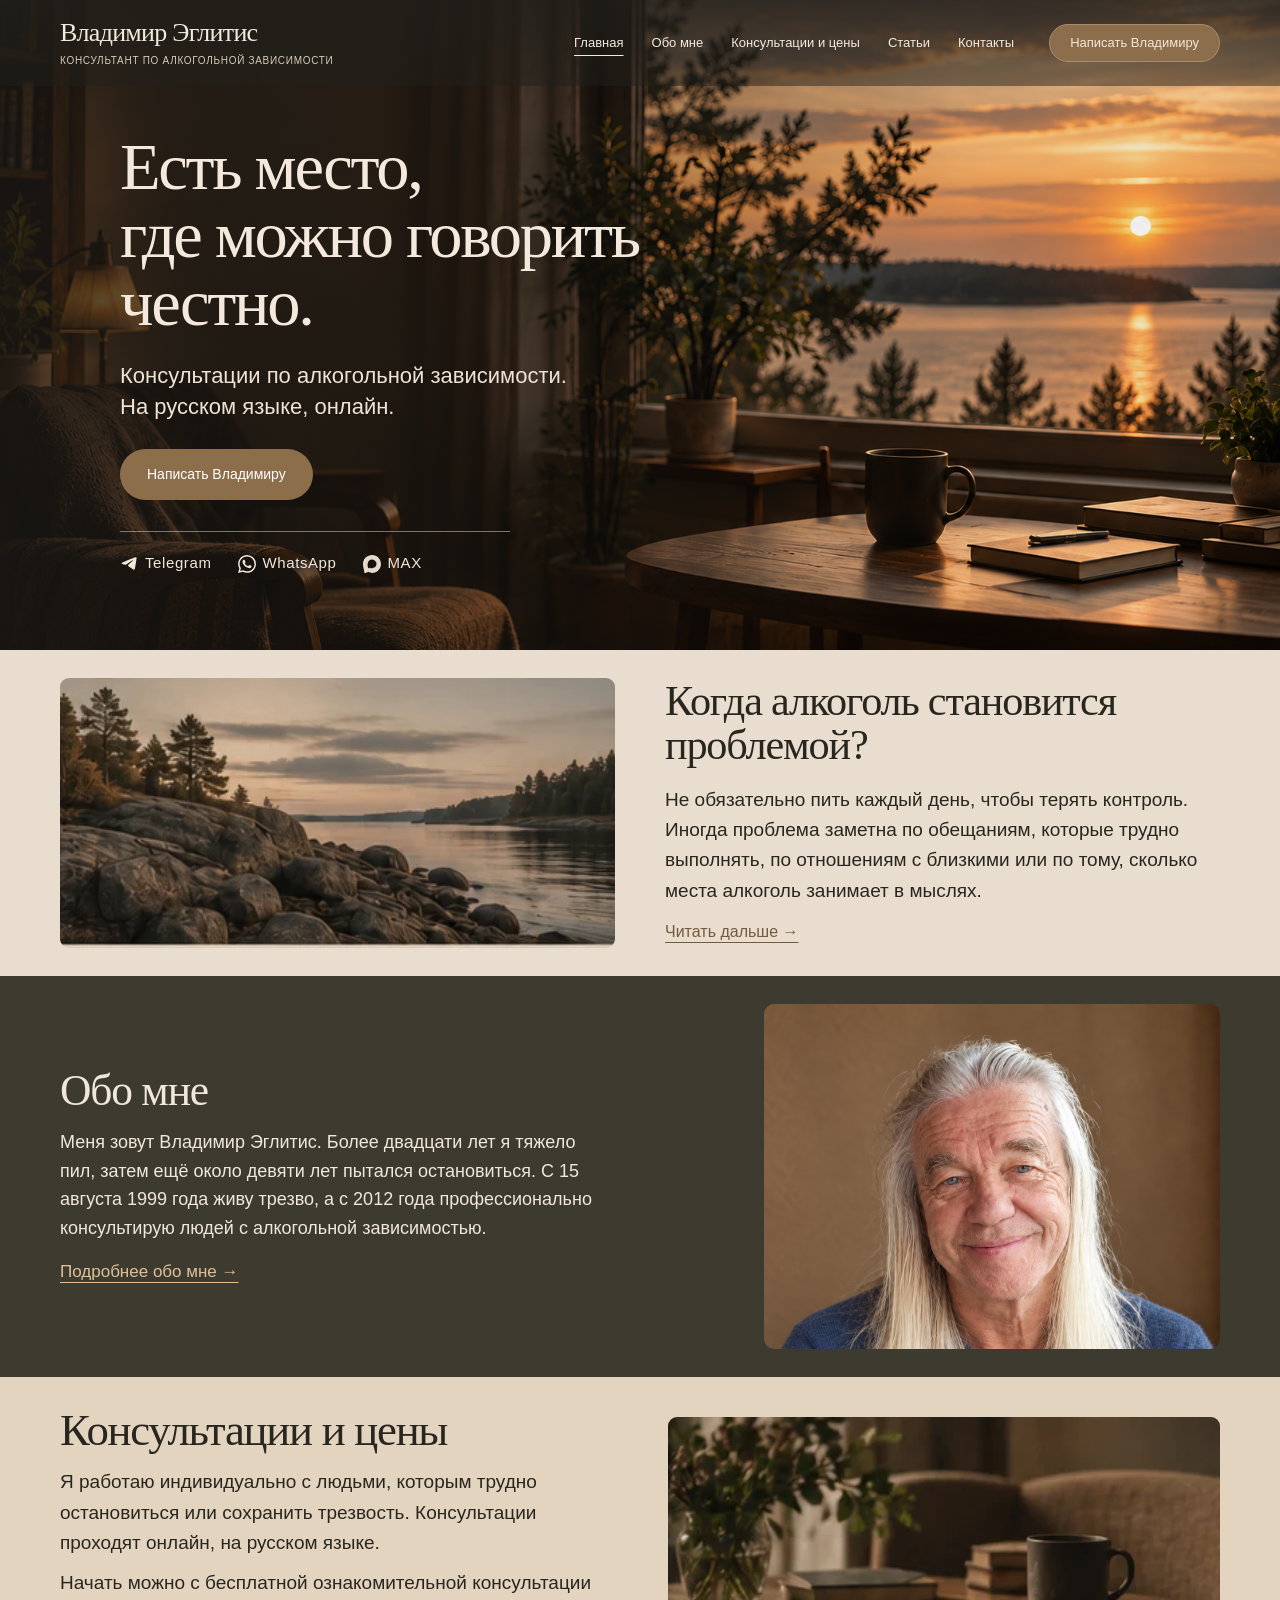
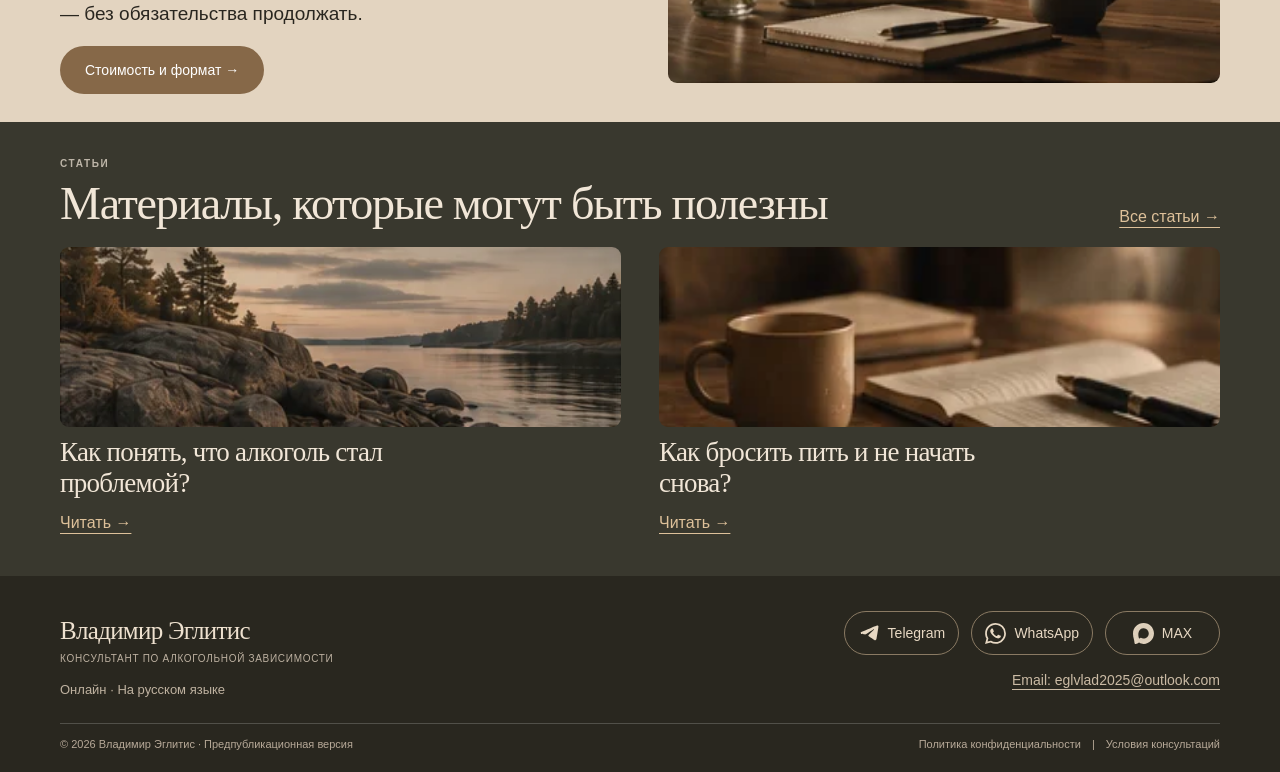
==== commit 979656c6: "Use selected portrait and align contact layout" ====
--- a/site/index.html
+++ b/site/index.html
@@ -30,12 +30,11 @@
 <div class="copy"><h2>Обо мне</h2>
 <p>Меня зовут Владимир Эглитис. Более двадцати лет я тяжело пил, затем ещё около девяти лет пытался остановиться. С 15 августа 1999 года живу трезво, а с 2012 года профессионально консультирую людей с алкогольной зависимостью.</p>
 <a class="text-link light-link" href="about.html">Подробнее обо мне →</a></div>
-<div aria-label="Место для реальной фотографии Владимира" class="portrait-placeholder" role="img"><span>Место для фотографии Владимира</span></div>
+<img alt="Владимир Эглитис" class="portrait-photo" height="1536" src="assets/portrait-v1.png" width="1152">
 </div></section>
 <section class="section sand consultation-section" id="konsultacii"><div class="wrap split consult-grid">
 <div class="copy"><h2>Консультации и цены</h2>
 <p>Я работаю индивидуально с людьми, которым трудно остановиться или сохранить трезвость. Консультации проходят онлайн, на русском языке.</p>
-<p>Для клиентов из России стоимость указана в рублях. Оплата через Сбер.</p>
 <p>Начать можно с бесплатной ознакомительной консультации — без обязательства продолжать.</p><a class="pill brown-pill" href="prices.html">Стоимость и формат →</a></div>
 <img alt="Блокнот и чашка на столе в тёплом кабинете" class="visual desk" loading="eager" src="assets/desk.webp">
 </div></section>
@@ -62,4 +61,4 @@
 </div>
 <div class="footer-bottom"><span>© 2026 Владимир Эглитис · Предпубликационная версия</span>
 <span class="footer-legal"><a href="privacy.html">Политика конфиденциальности</a><span aria-hidden="true">|</span><a href="terms.html">Условия консультаций</a></span></div>
-</div></footer><script defer src="assets/site-v08.js"></script></body></html>+</div></footer><script defer src="assets/site-v08.js"></script></body></html>
--- a/site/assets/site-v10.css
+++ b/site/assets/site-v10.css
@@ -333,3 +333,20 @@
   .method-grid h3{font-size:27px}
   .approach-faq summary{font-size:23px}
 }
+
+/* Approved real-person portrait and aligned contact sections. */
+.portrait-photo{display:block;width:100%;object-fit:cover;object-position:center 28%;border-radius:10px}
+.about-section .portrait-photo{height:345px;object-position:center top}
+.about-story .portrait-photo{height:410px}
+.contact-page h2{font-size:clamp(33px,3vw,44px)}
+.contact-page>p,.medical-copy p{max-width:800px;font-size:19px;line-height:1.6}
+.contact-page .contact-email{font-size:18px}
+.primary-channels a{display:flex;flex-direction:row;align-items:center;justify-content:flex-start;gap:16px;min-height:104px}
+.primary-channels .messenger-icon{flex:none;align-self:center;width:31px;height:31px}
+.primary-channels strong{font-size:27px}
+@media(max-width:660px){
+  .about-section .portrait-photo{height:270px}
+  .about-story .portrait-photo{height:340px}
+  .contact-page>p,.medical-copy p{font-size:18px}
+  .primary-channels a{min-height:84px}
+}
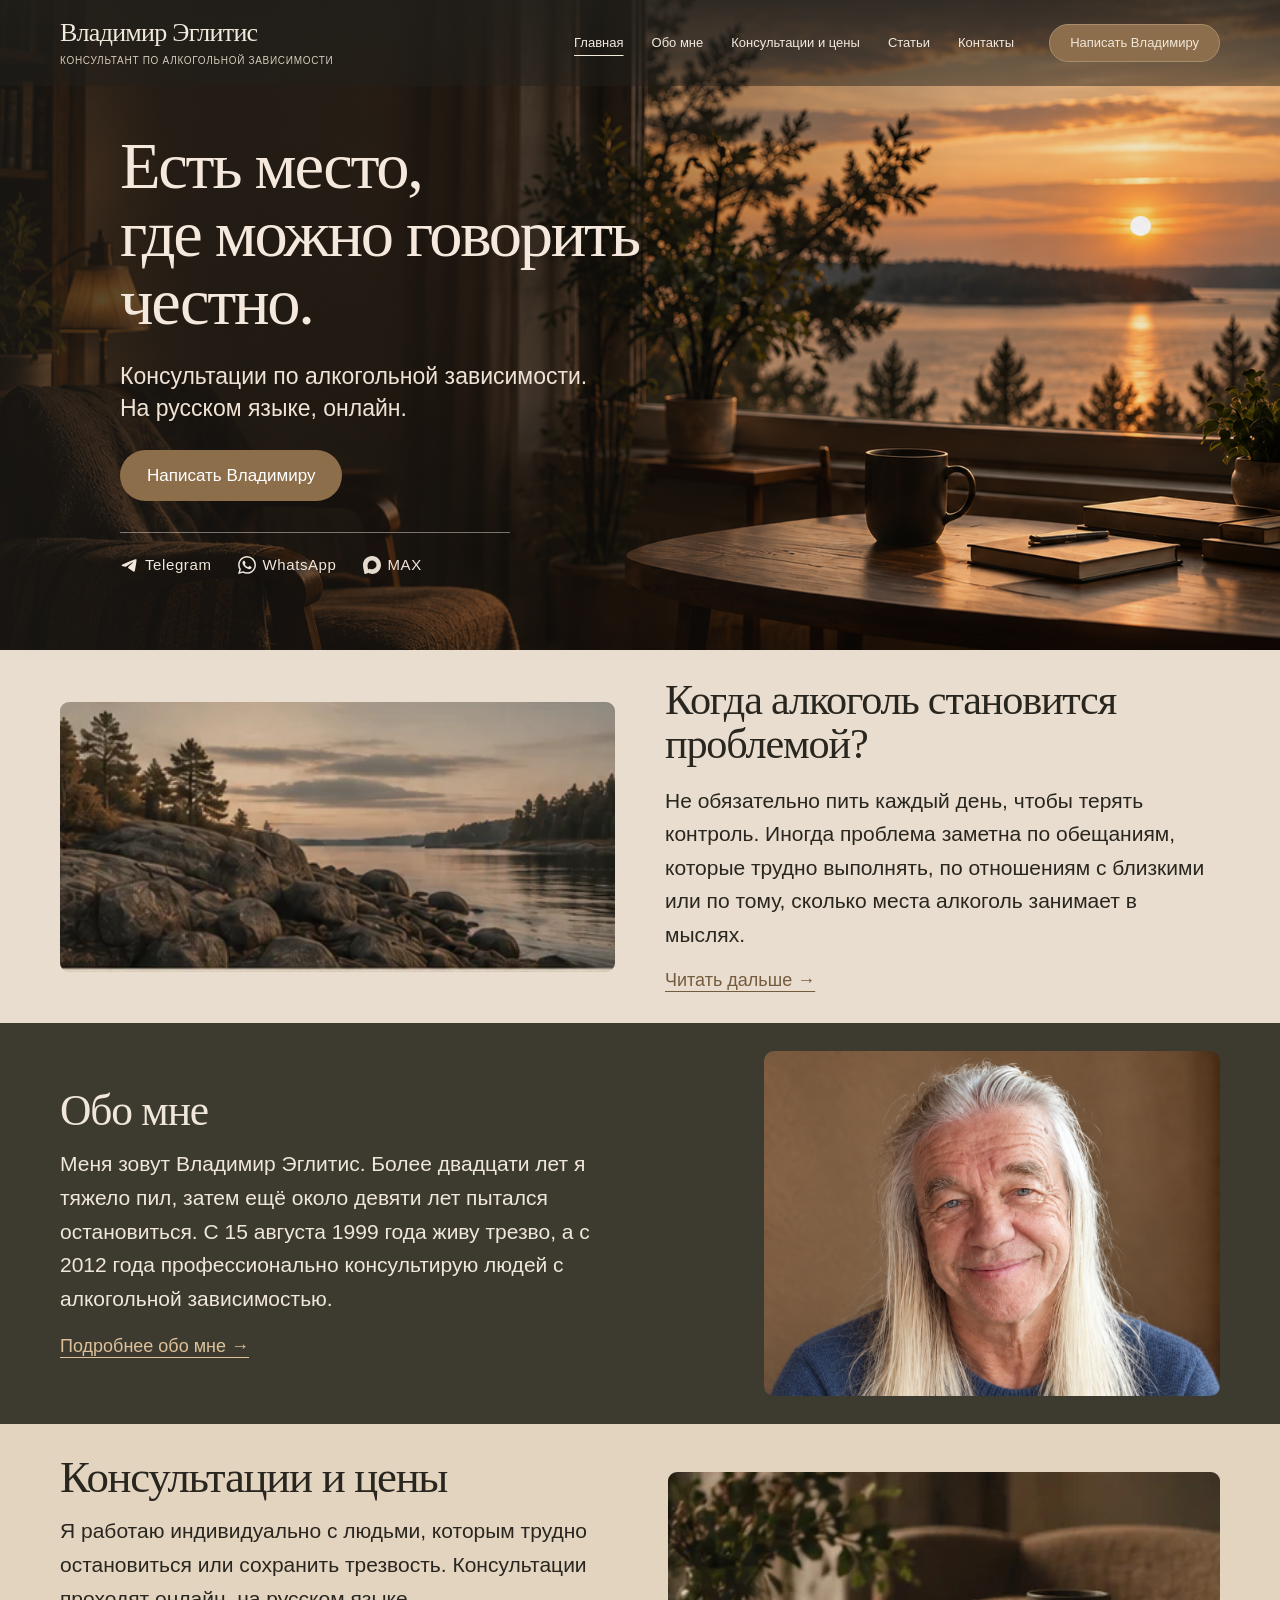
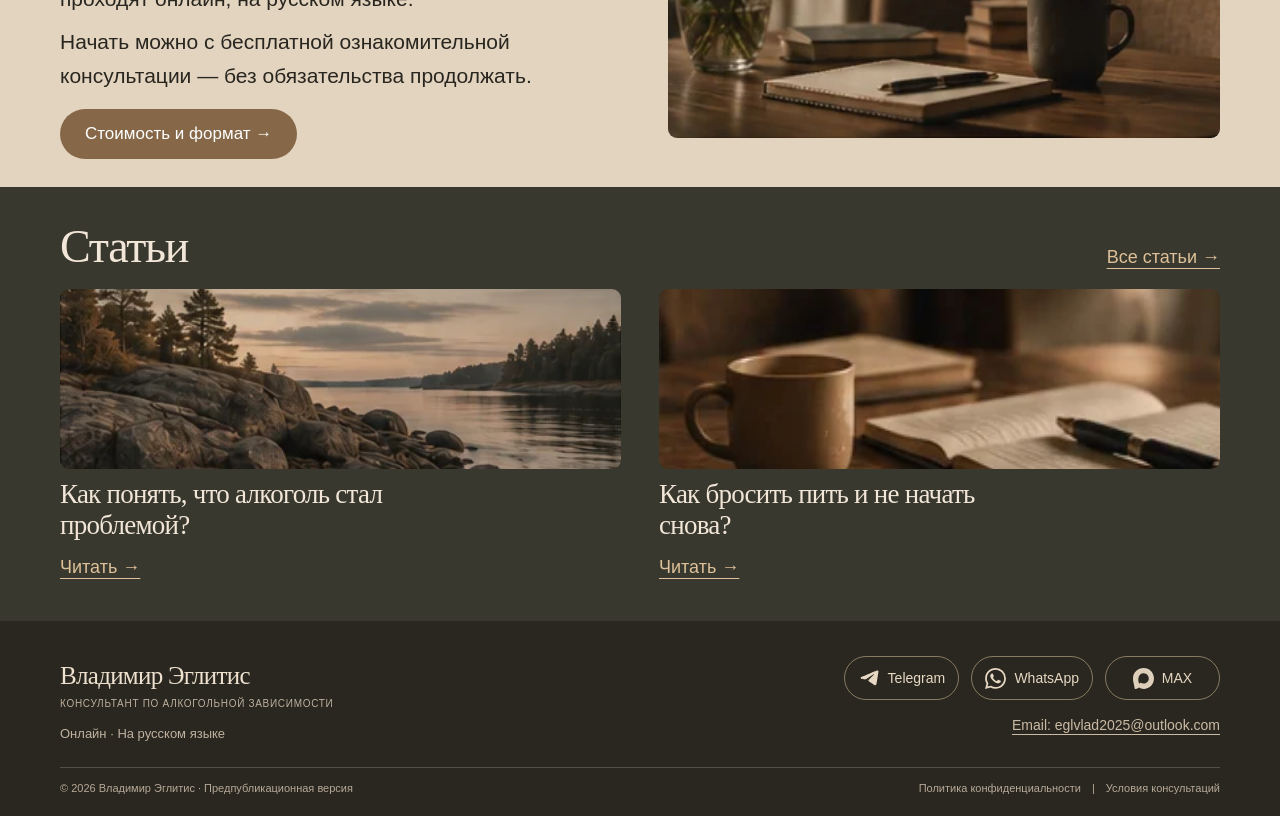
==== commit 37c0a9e8: "Prepare SEO release, improve reading size and enforce GitHub deployment parity" ====
--- a/site/index.html
+++ b/site/index.html
@@ -1,7 +1,7 @@
 <!DOCTYPE html>
 
 
-<html lang="ru"><head><meta charset="utf-8"><meta content="width=device-width, initial-scale=1" name="viewport"><meta content="light" name="color-scheme"><meta content="noindex,nofollow" name="robots"><meta content="Онлайн-консультации по алкогольной зависимости на русском языке. Владимир Эглитис." name="description"><title>Консультант по алкогольной зависимости — Владимир Эглитис</title><link href="assets/site-v10.css" rel="stylesheet"><link href="assets/favicon.svg" rel="icon" type="image/svg+xml"></head><body class="home"><a class="skip" href="#main">К содержанию</a><header class="site-head"><div class="wrap head-row">
+<html lang="ru"><head><meta charset="utf-8"><meta content="width=device-width, initial-scale=1" name="viewport"><meta content="light" name="color-scheme"><meta content="noindex,nofollow" name="robots"><meta content="Индивидуальные онлайн-консультации для русскоязычных людей, которым трудно остановиться или сохранить трезвость. Владимир Эглитис. Бесплатная ознакомительная встреча." name="description"><title>Консультант по алкогольной зависимости — Владимир Эглитис</title><link href="assets/site-v10.css" rel="stylesheet"><link href="assets/favicon.svg" rel="icon" type="image/svg+xml"></head><body class="home"><a class="skip" href="#main">К содержанию</a><header class="site-head"><div class="wrap head-row">
 <a class="brand" href="index.html">Владимир Эглитис<small>консультант по алкогольной зависимости</small></a>
 <button aria-controls="main-nav" aria-expanded="false" aria-label="Открыть меню" class="menu-toggle" type="button">Меню</button>
 <nav aria-label="Основная навигация" class="nav" id="main-nav"><a aria-current="page" href="index.html">Главная</a><a href="about.html">Обо мне</a><a href="prices.html">Консультации и цены</a><a href="articles.html">Статьи</a><a href="contact.html">Контакты</a></nav>
@@ -30,7 +30,7 @@
 <div class="copy"><h2>Обо мне</h2>
 <p>Меня зовут Владимир Эглитис. Более двадцати лет я тяжело пил, затем ещё около девяти лет пытался остановиться. С 15 августа 1999 года живу трезво, а с 2012 года профессионально консультирую людей с алкогольной зависимостью.</p>
 <a class="text-link light-link" href="about.html">Подробнее обо мне →</a></div>
-<img alt="Владимир Эглитис" class="portrait-photo" height="1536" src="assets/portrait-v1.png" width="1152">
+<img alt="Владимир Эглитис" class="portrait-photo" height="1536" src="assets/portrait-v1.webp" width="1152">
 </div></section>
 <section class="section sand consultation-section" id="konsultacii"><div class="wrap split consult-grid">
 <div class="copy"><h2>Консультации и цены</h2>
@@ -39,7 +39,7 @@
 <img alt="Блокнот и чашка на столе в тёплом кабинете" class="visual desk" loading="eager" src="assets/desk.webp">
 </div></section>
 <section class="section articles-section" id="stati"><div class="wrap">
-<div class="section-title"><div><p class="kicker">СТАТЬИ</p><h2>Материалы, которые могут быть полезны</h2></div>
+<div class="section-title"><div><h2>Статьи</h2></div>
 <a class="text-link light-link" href="articles.html">Все статьи →</a></div>
 <div class="article-grid">
 <article><a href="articles/kak-ponyat-problemu.html"><img alt="Вечерний берег" loading="eager" src="assets/shore.webp"><h3>Как понять, что алкоголь стал проблемой?</h3></a>
--- a/site/assets/site-v10.css
+++ b/site/assets/site-v10.css
@@ -41,7 +41,7 @@
 
 .hero,.hero-wrap{min-height:650px}
 .hero{background:#27241d;color:#f4e9dc}
-.hero-photo{inset:0;z-index:-1;background:linear-gradient(90deg,#1d1a16c9 0%,#1d1a1685 36%,#1d1a1610 75%),url("hero-sunset-v1.png") center center/cover no-repeat}
+.hero-photo{inset:0;z-index:-1;background:linear-gradient(90deg,#1d1a16c9 0%,#1d1a1685 36%,#1d1a1610 75%),url("hero-sunset-v1.webp") center center/cover no-repeat}
 .hero-copy{max-width:690px;padding:118px 0 55px;margin-left:60px}
 .hero h1{font-size:clamp(54px,5.2vw,74px);line-height:1.02;letter-spacing:-.035em;max-width:670px;margin:0 0 24px}
 .hero-sub{font-size:21px;line-height:1.4;margin:0 0 26px;color:#efe3d5}
@@ -141,7 +141,7 @@
   .brand small{font-size:8px;line-height:1.3;margin-top:5px;letter-spacing:.03em}
   .menu-toggle{font-size:12px;padding:7px 10px}
   .hero,.hero-wrap{min-height:690px}
-  .hero-photo{background:linear-gradient(90deg,#1d1a16e0 0%,#1d1a169f 55%,#1d1a1650 100%),url("hero-sunset-v1.png") 54% center/cover no-repeat}
+  .hero-photo{background:linear-gradient(90deg,#1d1a16e0 0%,#1d1a169f 55%,#1d1a1650 100%),url("hero-sunset-v1.webp") 54% center/cover no-repeat}
   .hero-copy{padding:112px 0 43px;max-width:100%}
   .hero h1{font-size:clamp(40px,10.6vw,48px);line-height:1.05;letter-spacing:-.03em;margin-bottom:20px}
   .hero h1 br{display:none}
@@ -336,7 +336,7 @@
 
 /* Approved real-person portrait and aligned contact sections. */
 .portrait-photo{display:block;width:100%;object-fit:cover;object-position:center 28%;border-radius:10px}
-.about-section .portrait-photo{height:345px;object-position:center top}
+.about-section .portrait-photo{height:345px;object-position:center 12%}
 .about-story .portrait-photo{height:410px}
 .contact-page h2{font-size:clamp(33px,3vw,44px)}
 .contact-page>p,.medical-copy p{max-width:800px;font-size:19px;line-height:1.6}
@@ -350,3 +350,26 @@
   .contact-page>p,.medical-copy p{font-size:18px}
   .primary-channels a{min-height:84px}
 }
+
+/* Comfortable reading size without changing the approved headline hierarchy. */
+body{font-size:21px;line-height:1.6}
+.problem-section p,.about-section p,.consultation-section p,.inner-hero p,
+.readable p,.readable li,.article-list p,.price-row p,.about-practice p,
+.about-next p,.about-story-copy p,.experience-list p,.education-intro,
+.education-list p,.about-boundaries-grid p,.section-lead,.method-grid p,
+.approach-format-grid p,.booking-grid p,.booking-privacy,
+.medical-boundary p,.contact-page>p,.medical-copy p{font-size:21px;line-height:1.6}
+.hero-sub{font-size:23px}
+.text-link,.problem-section .text-link,.article-grid .text-link,
+.section-title .text-link{font-size:18px}
+.pill,.article-action .pill{font-size:17px}
+@media(max-width:660px){
+  body{font-size:20px}
+  .problem-section p,.about-section p,.consultation-section p,.inner-hero p,
+  .readable p,.readable li,.article-list p,.price-row p,.about-practice p,
+  .about-next p,.about-story-copy p,.experience-list p,.education-intro,
+  .education-list p,.about-boundaries-grid p,.section-lead,.method-grid p,
+  .approach-format-grid p,.booking-grid p,.booking-privacy,
+  .medical-boundary p,.contact-page>p,.medical-copy p{font-size:20px}
+  .hero-sub{font-size:21px}
+}
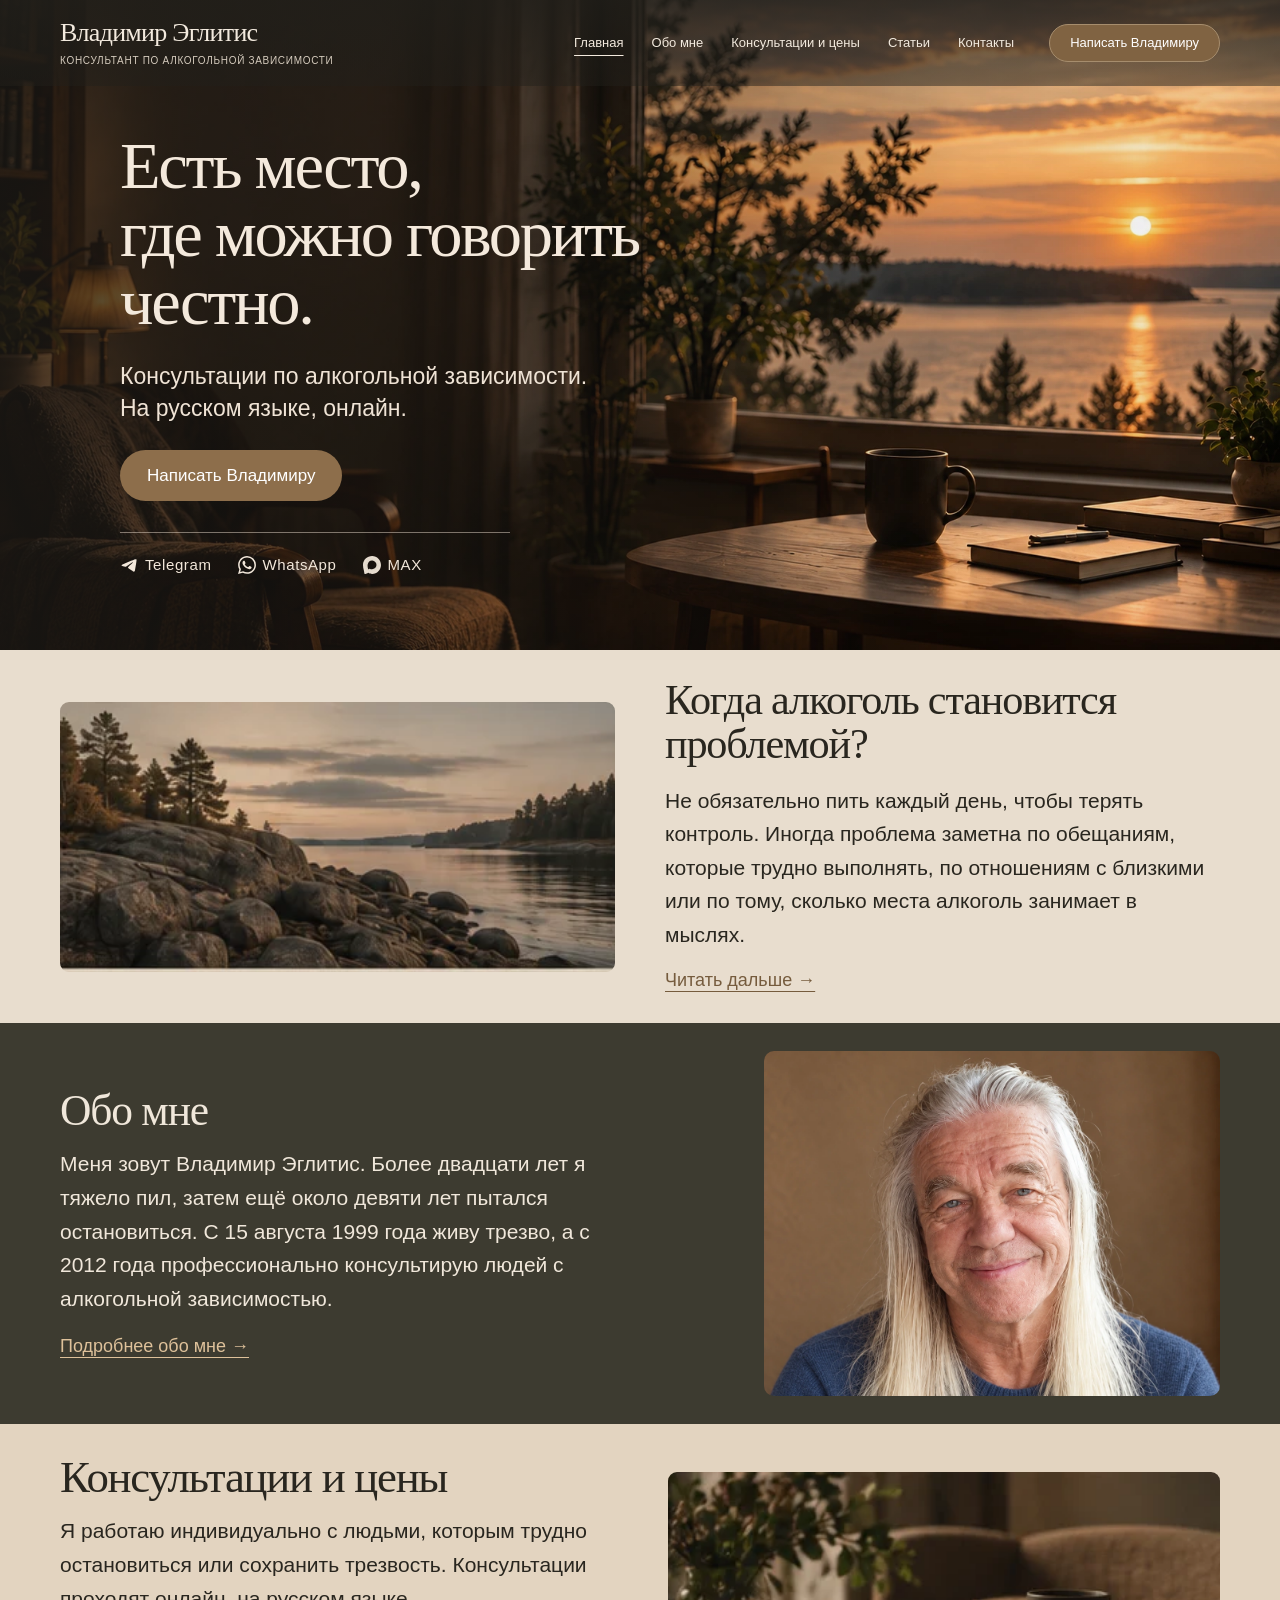
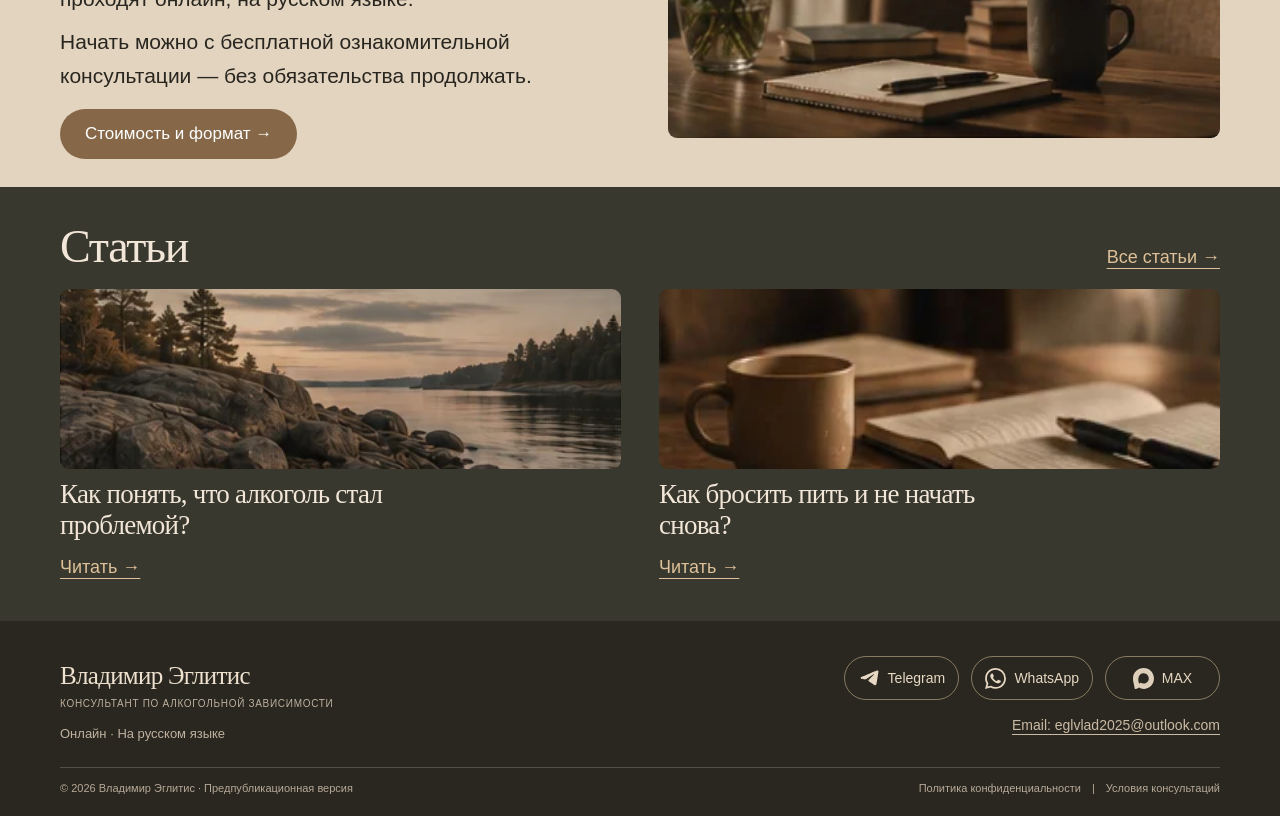
==== commit 4c3f1f76: "Audit site: responsive QA, accessibility, caching, real backups and release health" ====
--- a/site/index.html
+++ b/site/index.html
@@ -6,7 +6,7 @@
 <button aria-controls="main-nav" aria-expanded="false" aria-label="Открыть меню" class="menu-toggle" type="button">Меню</button>
 <nav aria-label="Основная навигация" class="nav" id="main-nav"><a aria-current="page" href="index.html">Главная</a><a href="about.html">Обо мне</a><a href="prices.html">Консультации и цены</a><a href="articles.html">Статьи</a><a href="contact.html">Контакты</a></nav>
 <a class="header-cta" href="contact.html">Написать Владимиру</a>
-</div></header><main id="main">
+</div></header><main id="main" tabindex="-1">
 <section aria-labelledby="home-title" class="hero"><div aria-hidden="true" class="hero-photo"></div>
 <div class="wrap hero-wrap"><div class="hero-copy">
 <h1 id="home-title">Есть место, <br>где можно говорить <br>честно.</h1>
--- a/site/assets/site-v10.css
+++ b/site/assets/site-v10.css
@@ -352,6 +352,12 @@
 }
 
 /* Comfortable reading size without changing the approved headline hierarchy. */
+@media(prefers-reduced-motion:reduce){html{scroll-behavior:auto}}
+main:focus{outline:none}
+.header-cta{background:#806342;color:#fff}
+.header-cta:hover{background:#806342}
+.method-grid span{color:#c5b08e}
+.booking-grid span{color:#6c5439}
 body{font-size:21px;line-height:1.6}
 .problem-section p,.about-section p,.consultation-section p,.inner-hero p,
 .readable p,.readable li,.article-list p,.price-row p,.about-practice p,
